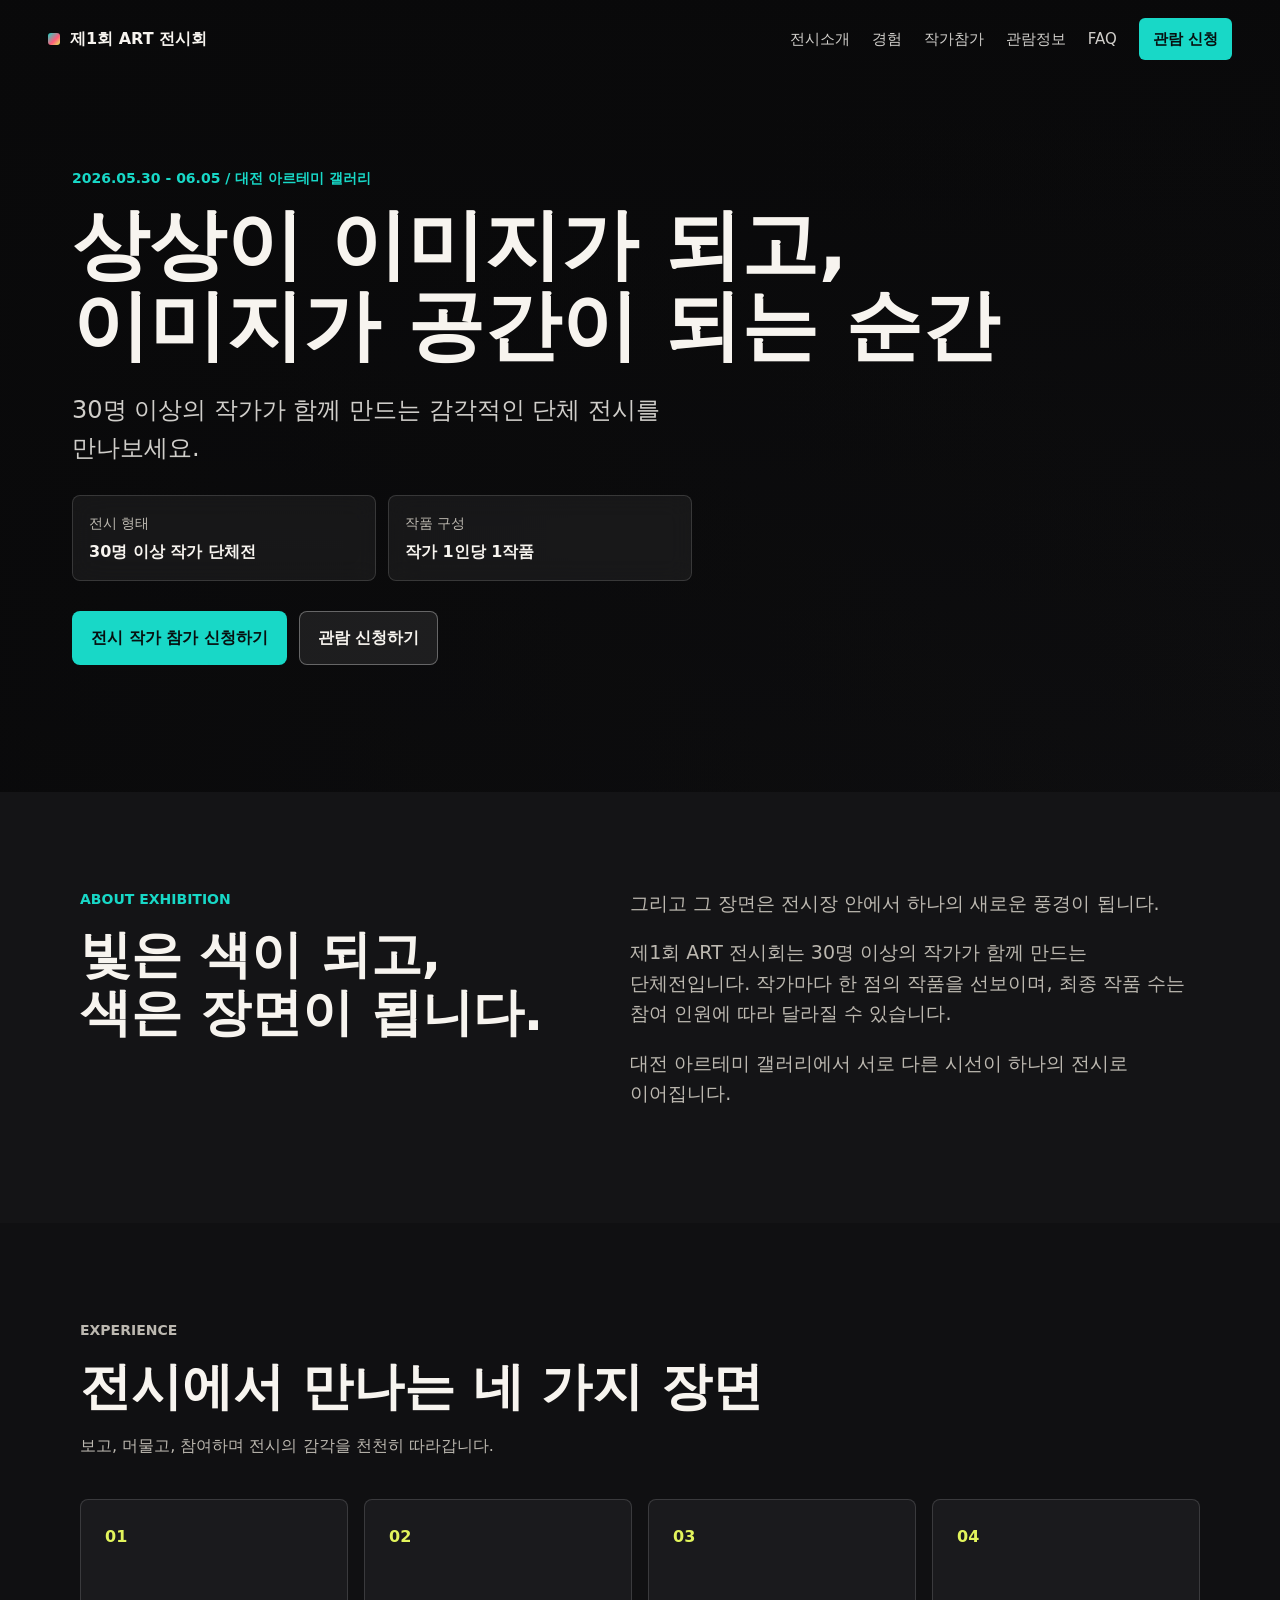
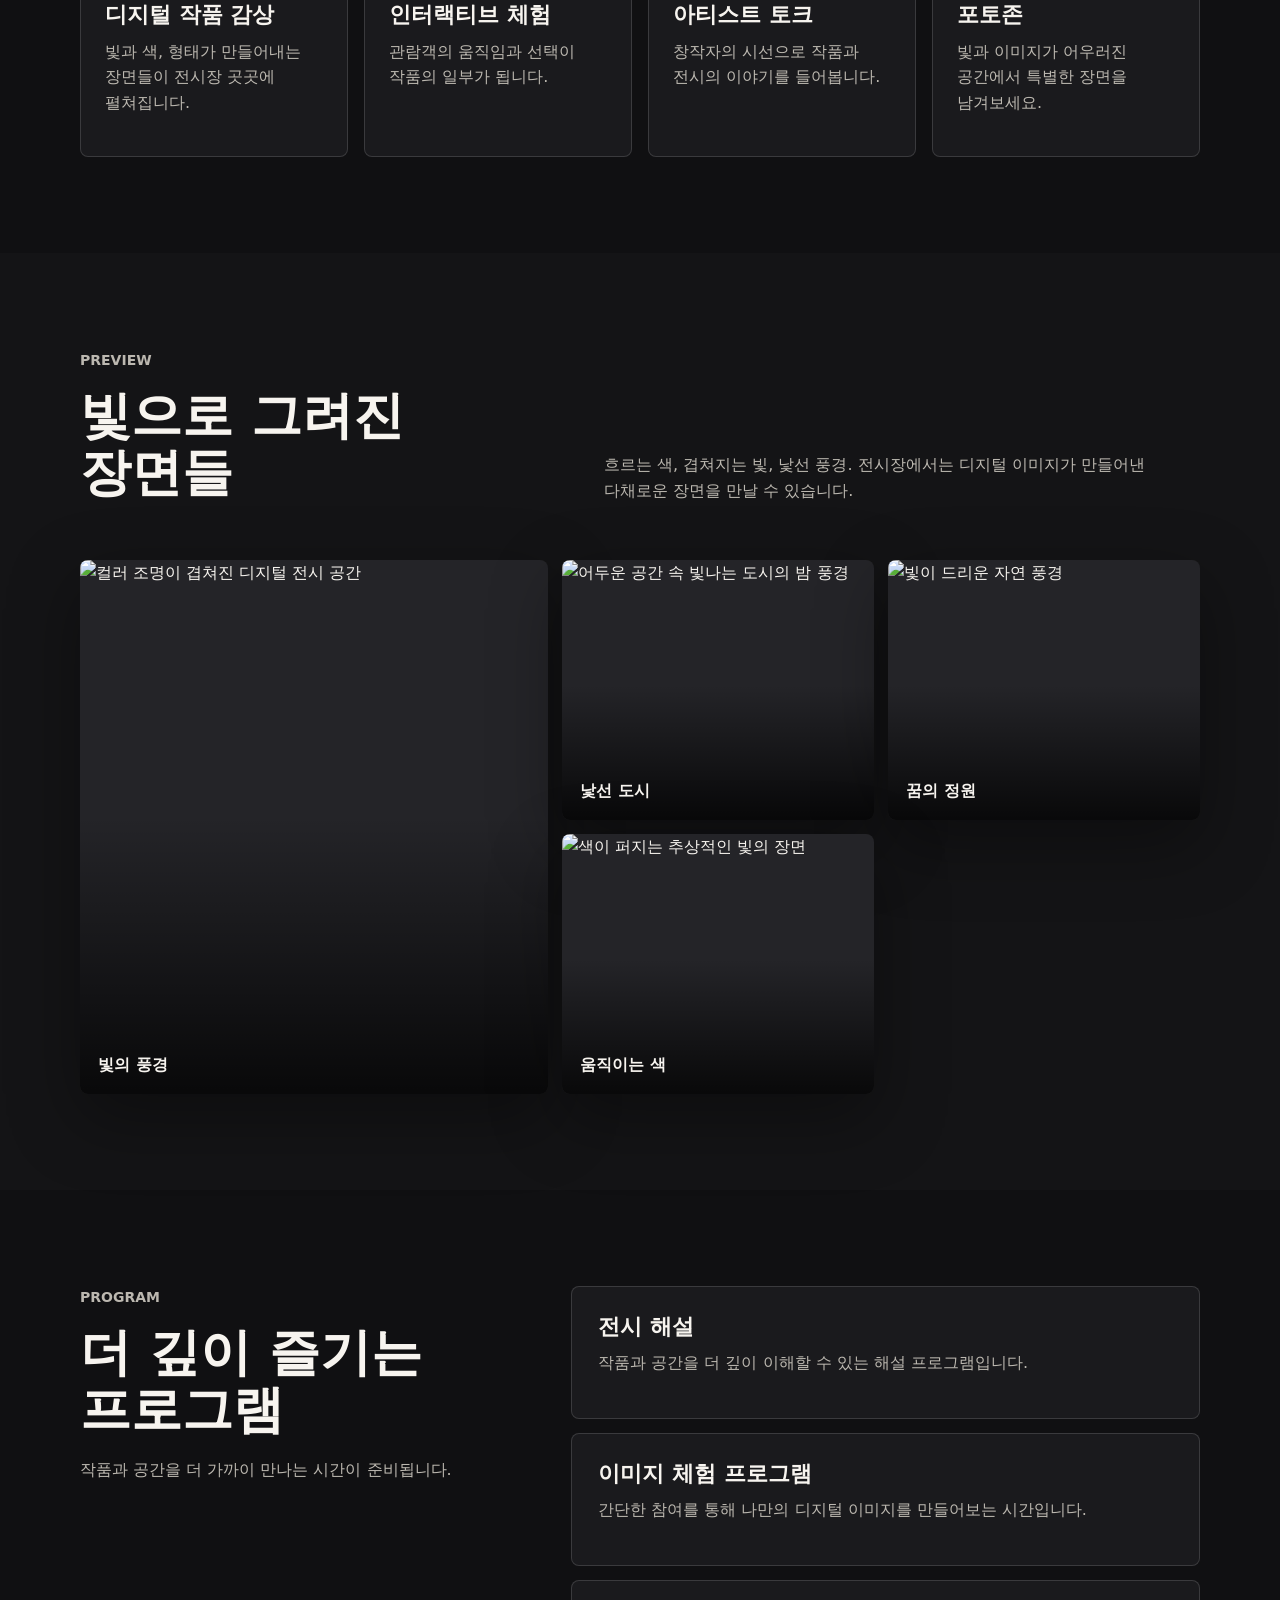
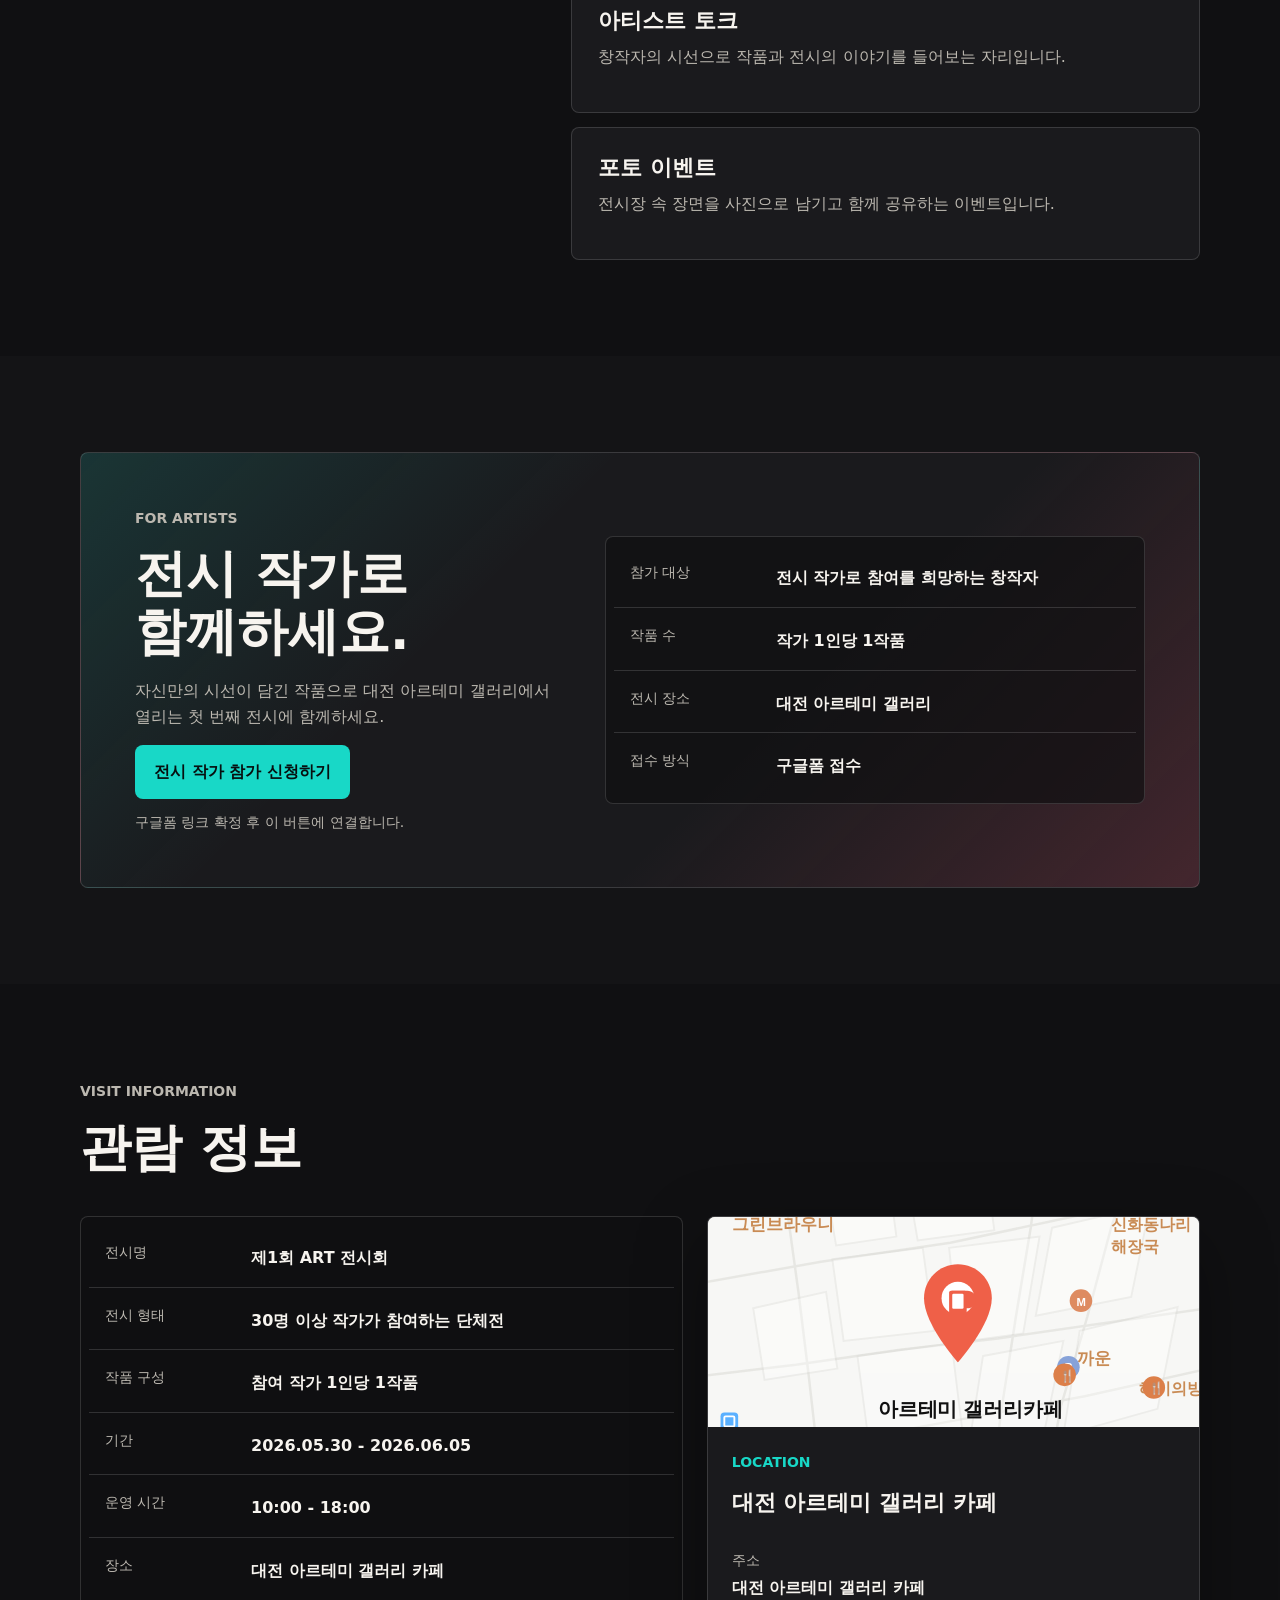
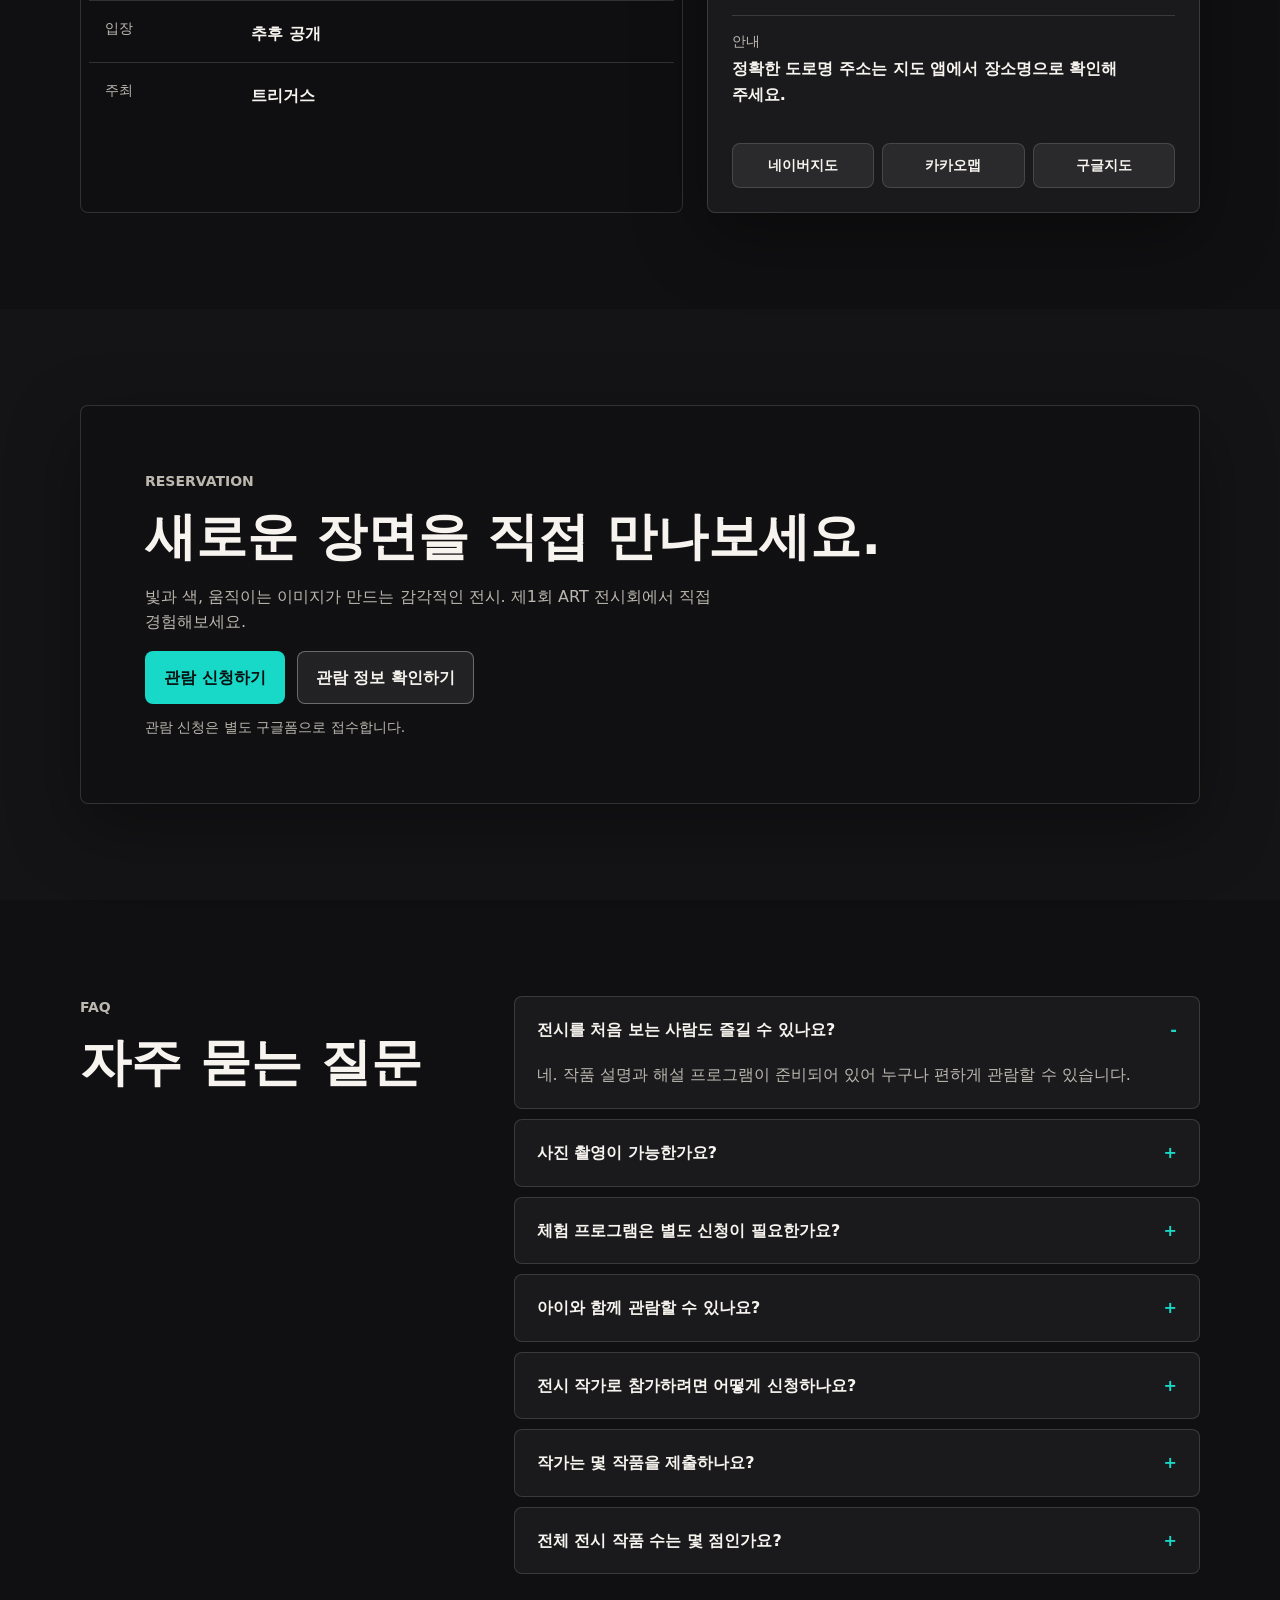
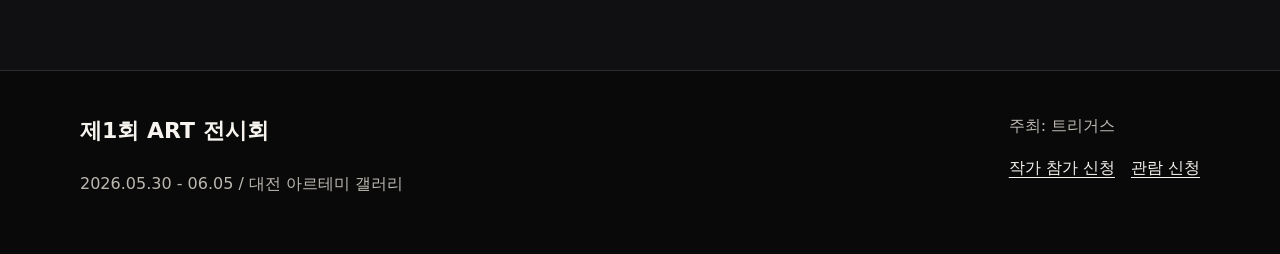
==== index.html @ d13c2010 "Initial landing page setup" ====
<!doctype html>
<html lang="ko">
<head>
  <meta charset="utf-8">
  <meta name="viewport" content="width=device-width, initial-scale=1">
  <title>제1회 ART 전시회</title>
  <meta name="description" content="2026년 5월 30일부터 6월 5일까지 대전 아르테미 갤러리에서 열리는 제1회 ART 전시회입니다. 30명 이상의 작가가 함께하는 감각적인 단체 전시를 만나보세요.">
  <meta property="og:title" content="제1회 ART 전시회">
  <meta property="og:description" content="30명 이상의 작가가 함께 만드는 감각적인 단체 전시. 2026.05.30 - 06.05, 대전 아르테미 갤러리.">
  <meta property="og:type" content="website">
  <meta property="og:image" content="https://images.unsplash.com/photo-1550745165-9bc0b252726f?auto=format&fit=crop&w=1600&q=80">
  <link rel="stylesheet" href="./css/style.css">
</head>
<body>
  <a class="skip-link" href="#main">본문으로 이동</a>

  <header class="site-header" data-header>
    <a href="#hero" class="brand" aria-label="제1회 ART 전시회 홈">
      <span class="brand-mark"></span>
      <span>제1회 ART 전시회</span>
    </a>
    <button class="nav-toggle" type="button" aria-expanded="false" aria-controls="site-nav" data-nav-toggle>
      메뉴
    </button>
    <nav id="site-nav" class="site-nav" data-nav>
      <a href="#intro">전시소개</a>
      <a href="#experience">경험</a>
      <a href="#artist-apply">작가참가</a>
      <a href="#info">관람정보</a>
      <a href="#faq">FAQ</a>
      <a href="#visitor-apply" class="nav-cta">관람 신청</a>
    </nav>
  </header>

  <main id="main">
    <section id="hero" class="hero" aria-labelledby="hero-title">
      <div class="hero-media" aria-hidden="true"></div>
      <div class="hero-content">
        <p class="eyebrow">2026.05.30 - 06.05 / 대전 아르테미 갤러리</p>
        <h1 id="hero-title"><span>상상이 이미지가 되고,</span><span>이미지가 공간이 되는 순간</span></h1>
        <p class="hero-copy">30명 이상의 작가가 함께 만드는 감각적인 단체 전시를 만나보세요.</p>
        <dl class="hero-meta" aria-label="전시 주요 정보">
          <div>
            <dt>전시 형태</dt>
            <dd>30명 이상 작가 단체전</dd>
          </div>
          <div>
            <dt>작품 구성</dt>
            <dd>작가 1인당 1작품</dd>
          </div>
        </dl>
        <div class="hero-actions">
          <a href="#artist-apply" class="button button-primary">전시 작가 참가 신청하기</a>
          <a href="#visitor-apply" class="button button-secondary">관람 신청하기</a>
        </div>
      </div>
    </section>

    <section id="intro" class="section intro" aria-labelledby="intro-title">
      <div class="section-inner intro-grid">
        <div>
          <p class="section-kicker">About Exhibition</p>
          <h2 id="intro-title">빛은 색이 되고,<br>색은 장면이 됩니다.</h2>
        </div>
        <div class="intro-copy">
          <p>그리고 그 장면은 전시장 안에서 하나의 새로운 풍경이 됩니다.</p>
          <p>제1회 ART 전시회는 30명 이상의 작가가 함께 만드는 단체전입니다. 작가마다 한 점의 작품을 선보이며, 최종 작품 수는 참여 인원에 따라 달라질 수 있습니다.</p>
          <p>대전 아르테미 갤러리에서 서로 다른 시선이 하나의 전시로 이어집니다.</p>
        </div>
      </div>
    </section>

    <section id="experience" class="section experience" aria-labelledby="experience-title">
      <div class="section-inner">
        <div class="section-heading">
          <p class="section-kicker">Experience</p>
          <h2 id="experience-title">전시에서 만나는 네 가지 장면</h2>
          <p>보고, 머물고, 참여하며 전시의 감각을 천천히 따라갑니다.</p>
        </div>
        <div class="experience-grid">
          <article class="experience-card">
            <span class="card-number">01</span>
            <h3>디지털 작품 감상</h3>
            <p>빛과 색, 형태가 만들어내는 장면들이 전시장 곳곳에 펼쳐집니다.</p>
          </article>
          <article class="experience-card">
            <span class="card-number">02</span>
            <h3>인터랙티브 체험</h3>
            <p>관람객의 움직임과 선택이 작품의 일부가 됩니다.</p>
          </article>
          <article class="experience-card">
            <span class="card-number">03</span>
            <h3>아티스트 토크</h3>
            <p>창작자의 시선으로 작품과 전시의 이야기를 들어봅니다.</p>
          </article>
          <article class="experience-card">
            <span class="card-number">04</span>
            <h3>포토존</h3>
            <p>빛과 이미지가 어우러진 공간에서 특별한 장면을 남겨보세요.</p>
          </article>
        </div>
      </div>
    </section>

    <section id="preview" class="section preview" aria-labelledby="preview-title">
      <div class="section-inner">
        <div class="section-heading split-heading">
          <div>
            <p class="section-kicker">Preview</p>
            <h2 id="preview-title">빛으로 그려진 장면들</h2>
          </div>
          <p>흐르는 색, 겹쳐지는 빛, 낯선 풍경. 전시장에서는 디지털 이미지가 만들어낸 다채로운 장면을 만날 수 있습니다.</p>
        </div>
        <div class="gallery-grid">
          <figure class="gallery-item gallery-large">
            <img src="https://images.unsplash.com/photo-1550745165-9bc0b252726f?auto=format&fit=crop&w=1100&q=80" alt="컬러 조명이 겹쳐진 디지털 전시 공간">
            <figcaption>빛의 풍경</figcaption>
          </figure>
          <figure class="gallery-item">
            <img src="https://images.unsplash.com/photo-1519608487953-e999c86e7455?auto=format&fit=crop&w=800&q=80" alt="어두운 공간 속 빛나는 도시의 밤 풍경">
            <figcaption>낯선 도시</figcaption>
          </figure>
          <figure class="gallery-item">
            <img src="https://images.unsplash.com/photo-1500530855697-b586d89ba3ee?auto=format&fit=crop&w=800&q=80" alt="빛이 드리운 자연 풍경">
            <figcaption>꿈의 정원</figcaption>
          </figure>
          <figure class="gallery-item">
            <img src="https://images.unsplash.com/photo-1518709268805-4e9042af2176?auto=format&fit=crop&w=800&q=80" alt="색이 퍼지는 추상적인 빛의 장면">
            <figcaption>움직이는 색</figcaption>
          </figure>
        </div>
      </div>
    </section>

    <section id="program" class="section program" aria-labelledby="program-title">
      <div class="section-inner program-layout">
        <div class="section-heading sticky-heading">
          <p class="section-kicker">Program</p>
          <h2 id="program-title">더 깊이 즐기는 프로그램</h2>
          <p>작품과 공간을 더 가까이 만나는 시간이 준비됩니다.</p>
        </div>
        <div class="program-list">
          <article>
            <h3>전시 해설</h3>
            <p>작품과 공간을 더 깊이 이해할 수 있는 해설 프로그램입니다.</p>
          </article>
          <article>
            <h3>이미지 체험 프로그램</h3>
            <p>간단한 참여를 통해 나만의 디지털 이미지를 만들어보는 시간입니다.</p>
          </article>
          <article>
            <h3>아티스트 토크</h3>
            <p>창작자의 시선으로 작품과 전시의 이야기를 들어보는 자리입니다.</p>
          </article>
          <article>
            <h3>포토 이벤트</h3>
            <p>전시장 속 장면을 사진으로 남기고 함께 공유하는 이벤트입니다.</p>
          </article>
        </div>
      </div>
    </section>

    <section id="artist-apply" class="section artist-apply" aria-labelledby="artist-title">
      <div class="section-inner apply-grid">
        <div>
          <p class="section-kicker">For Artists</p>
          <h2 id="artist-title">전시 작가로 함께하세요.</h2>
          <p>자신만의 시선이 담긴 작품으로 대전 아르테미 갤러리에서 열리는 첫 번째 전시에 함께하세요.</p>
          <a href="#artist-apply" class="button button-primary" aria-label="전시 작가 참가 신청 구글폼 링크 준비 중">전시 작가 참가 신청하기</a>
          <p class="form-note">구글폼 링크 확정 후 이 버튼에 연결합니다.</p>
        </div>
        <dl class="info-panel">
          <div>
            <dt>참가 대상</dt>
            <dd>전시 작가로 참여를 희망하는 창작자</dd>
          </div>
          <div>
            <dt>작품 수</dt>
            <dd>작가 1인당 1작품</dd>
          </div>
          <div>
            <dt>전시 장소</dt>
            <dd>대전 아르테미 갤러리</dd>
          </div>
          <div>
            <dt>접수 방식</dt>
            <dd>구글폼 접수</dd>
          </div>
        </dl>
      </div>
    </section>

    <section id="info" class="section info" aria-labelledby="info-title">
      <div class="section-inner">
        <div class="section-heading">
          <p class="section-kicker">Visit Information</p>
          <h2 id="info-title">관람 정보</h2>
        </div>
        <div class="info-layout">
          <dl class="info-table">
            <div>
              <dt>전시명</dt>
              <dd>제1회 ART 전시회</dd>
            </div>
            <div>
              <dt>전시 형태</dt>
              <dd>30명 이상 작가가 참여하는 단체전</dd>
            </div>
            <div>
              <dt>작품 구성</dt>
              <dd>참여 작가 1인당 1작품</dd>
            </div>
            <div>
              <dt>기간</dt>
              <dd>2026.05.30 - 2026.06.05</dd>
            </div>
            <div>
              <dt>운영 시간</dt>
              <dd>10:00 - 18:00</dd>
            </div>
            <div>
              <dt>장소</dt>
              <dd>대전 아르테미 갤러리 카페</dd>
            </div>
            <div>
              <dt>입장</dt>
              <dd>추후 공개</dd>
            </div>
            <div>
              <dt>주최</dt>
              <dd>트리거스</dd>
            </div>
          </dl>
          <aside class="venue-card" aria-label="대전 아르테미 갤러리 카페 오시는 길">
            <a class="venue-map-link" href="https://naver.me/xYvs7hCC" target="_blank" rel="noopener" aria-label="네이버 지도에서 대전 아르테미 갤러리 카페 위치 보기">
              <img src="./assets/images/artemi-map.svg" alt="아르테미 갤러리카페 위치 지도">
            </a>
            <div class="venue-content">
              <p class="section-kicker">Location</p>
              <h3>대전 아르테미 갤러리 카페</h3>
              <dl class="venue-info">
                <div>
                  <dt>주소</dt>
                  <dd>대전 아르테미 갤러리 카페</dd>
                </div>
                <div>
                  <dt>안내</dt>
                  <dd>정확한 도로명 주소는 지도 앱에서 장소명으로 확인해 주세요.</dd>
                </div>
              </dl>
              <div class="route-actions">
                <a href="https://naver.me/xYvs7hCC" target="_blank" rel="noopener">네이버지도</a>
                <a href="https://map.kakao.com/link/search/%EB%8C%80%EC%A0%84%20%EC%95%84%EB%A5%B4%ED%85%8C%EB%AF%B8%20%EA%B0%A4%EB%9F%AC%EB%A6%AC%20%EC%B9%B4%ED%8E%98" target="_blank" rel="noopener">카카오맵</a>
                <a href="https://www.google.com/maps/search/?api=1&query=%EB%8C%80%EC%A0%84%20%EC%95%84%EB%A5%B4%ED%85%8C%EB%AF%B8%20%EA%B0%A4%EB%9F%AC%EB%A6%AC%20%EC%B9%B4%ED%8E%98" target="_blank" rel="noopener">구글지도</a>
              </div>
            </div>
          </aside>
        </div>
      </div>
    </section>

    <section id="visitor-apply" class="section visitor-apply" aria-labelledby="visitor-title">
      <div class="section-inner cta-band">
        <p class="section-kicker">Reservation</p>
        <h2 id="visitor-title">새로운 장면을 직접 만나보세요.</h2>
        <p>빛과 색, 움직이는 이미지가 만드는 감각적인 전시. 제1회 ART 전시회에서 직접 경험해보세요.</p>
        <div class="cta-actions">
          <a href="#visitor-apply" class="button button-primary" aria-label="전시 관람 신청 구글폼 링크 준비 중">관람 신청하기</a>
          <a href="#info" class="button button-secondary">관람 정보 확인하기</a>
        </div>
        <p class="form-note">관람 신청은 별도 구글폼으로 접수합니다.</p>
      </div>
    </section>

    <section id="faq" class="section faq" aria-labelledby="faq-title">
      <div class="section-inner faq-layout">
        <div class="section-heading">
          <p class="section-kicker">FAQ</p>
          <h2 id="faq-title">자주 묻는 질문</h2>
        </div>
        <div class="faq-list" data-faq-list>
          <article class="faq-item">
            <button class="faq-question" type="button" aria-expanded="true">전시를 처음 보는 사람도 즐길 수 있나요?</button>
            <div class="faq-answer">
              <p>네. 작품 설명과 해설 프로그램이 준비되어 있어 누구나 편하게 관람할 수 있습니다.</p>
            </div>
          </article>
          <article class="faq-item">
            <button class="faq-question" type="button" aria-expanded="false">사진 촬영이 가능한가요?</button>
            <div class="faq-answer" hidden>
              <p>일부 제한 구역을 제외하고 촬영 가능한 공간이 마련될 예정입니다.</p>
            </div>
          </article>
          <article class="faq-item">
            <button class="faq-question" type="button" aria-expanded="false">체험 프로그램은 별도 신청이 필요한가요?</button>
            <div class="faq-answer" hidden>
              <p>프로그램별로 신청 방식이 다를 수 있으며, 자세한 내용은 추후 안내됩니다.</p>
            </div>
          </article>
          <article class="faq-item">
            <button class="faq-question" type="button" aria-expanded="false">아이와 함께 관람할 수 있나요?</button>
            <div class="faq-answer" hidden>
              <p>네. 빛과 이미지 중심의 전시로 가족 관람객도 함께 즐길 수 있습니다.</p>
            </div>
          </article>
          <article class="faq-item">
            <button class="faq-question" type="button" aria-expanded="false">전시 작가로 참가하려면 어떻게 신청하나요?</button>
            <div class="faq-answer" hidden>
              <p>전시 작가 참가 신청은 별도의 구글폼을 통해 접수합니다.</p>
            </div>
          </article>
          <article class="faq-item">
            <button class="faq-question" type="button" aria-expanded="false">작가는 몇 작품을 제출하나요?</button>
            <div class="faq-answer" hidden>
              <p>참여 작가는 1인당 1작품을 제출합니다.</p>
            </div>
          </article>
          <article class="faq-item">
            <button class="faq-question" type="button" aria-expanded="false">전체 전시 작품 수는 몇 점인가요?</button>
            <div class="faq-answer" hidden>
              <p>30명 이상의 단체전으로 진행되며, 최종 작품 수는 참가 작가 수에 따라 달라질 수 있습니다.</p>
            </div>
          </article>
        </div>
      </div>
    </section>
  </main>

  <footer class="site-footer">
    <div class="footer-inner">
      <div>
        <p class="footer-brand">제1회 ART 전시회</p>
        <p>2026.05.30 - 06.05 / 대전 아르테미 갤러리</p>
      </div>
      <div>
        <p>주최: 트리거스</p>
        <p class="footer-links">
          <a href="#artist-apply">작가 참가 신청</a>
          <a href="#visitor-apply">관람 신청</a>
        </p>
      </div>
    </div>
  </footer>

  <button class="top-button" type="button" aria-label="상단으로 이동" data-top-button>TOP</button>

  <script src="./js/main.js"></script>
</body>
</html>
---- css/style.css ----
:root {
  --color-bg: #101012;
  --color-bg-deep: #09090a;
  --color-surface: #1a1a1d;
  --color-surface-soft: #242428;
  --color-text: #f7f4ef;
  --color-muted: #bcb8b0;
  --color-line: rgba(255, 255, 255, 0.14);
  --color-primary: #18d8c7;
  --color-secondary: #ff5c7a;
  --color-accent: #e2f45c;
  --shadow-soft: 0 24px 70px rgba(0, 0, 0, 0.35);
  --max-width: 1120px;
}

* {
  box-sizing: border-box;
}

html {
  scroll-behavior: smooth;
}

body {
  margin: 0;
  background: var(--color-bg);
  color: var(--color-text);
  font-family: "Pretendard", "Noto Sans KR", "Apple SD Gothic Neo", system-ui, sans-serif;
  line-height: 1.6;
  word-break: keep-all;
}

body.nav-open {
  overflow: hidden;
}

a {
  color: inherit;
  text-decoration: none;
}

img {
  display: block;
  max-width: 100%;
}

button,
a {
  -webkit-tap-highlight-color: transparent;
}

.skip-link {
  position: fixed;
  top: 12px;
  left: 12px;
  z-index: 1000;
  padding: 10px 14px;
  background: var(--color-text);
  color: var(--color-bg);
  border-radius: 6px;
  transform: translateY(-140%);
}

.skip-link:focus {
  transform: translateY(0);
}

.site-header {
  position: fixed;
  top: 0;
  left: 0;
  right: 0;
  z-index: 100;
  display: flex;
  align-items: center;
  justify-content: space-between;
  gap: 20px;
  padding: 18px clamp(18px, 4vw, 48px);
  color: var(--color-text);
  transition: background 180ms ease, border-color 180ms ease, padding 180ms ease;
}

.site-header.is-scrolled,
.site-header.is-open {
  padding-top: 12px;
  padding-bottom: 12px;
  background: rgba(16, 16, 18, 0.88);
  border-bottom: 1px solid var(--color-line);
  backdrop-filter: blur(18px);
}

.brand {
  display: inline-flex;
  align-items: center;
  gap: 10px;
  font-weight: 800;
  letter-spacing: 0;
  white-space: nowrap;
}

.brand-mark {
  width: 12px;
  height: 12px;
  border-radius: 3px;
  background: linear-gradient(135deg, var(--color-primary), var(--color-secondary) 58%, var(--color-accent));
}

.site-nav {
  display: flex;
  align-items: center;
  gap: 22px;
  color: rgba(247, 244, 239, 0.84);
  font-size: 15px;
}

.site-nav a {
  transition: color 160ms ease;
}

.site-nav a:hover,
.site-nav a:focus-visible {
  color: var(--color-text);
}

.nav-cta {
  padding: 9px 14px;
  color: #071010;
  background: var(--color-primary);
  border-radius: 6px;
  font-weight: 800;
}

.nav-toggle {
  display: none;
  border: 1px solid var(--color-line);
  border-radius: 6px;
  background: rgba(255, 255, 255, 0.06);
  color: var(--color-text);
  padding: 9px 12px;
  font: inherit;
}

.hero {
  position: relative;
  display: flex;
  align-items: center;
  min-height: 88vh;
  padding: 112px clamp(18px, 6vw, 72px) 72px;
  overflow: hidden;
  background: var(--color-bg-deep);
}

.hero-media {
  position: absolute;
  inset: 0;
  background:
    linear-gradient(90deg, rgba(9, 9, 10, 0.86) 0%, rgba(9, 9, 10, 0.62) 42%, rgba(9, 9, 10, 0.22) 100%),
    linear-gradient(180deg, rgba(9, 9, 10, 0.2) 0%, rgba(16, 16, 18, 0.94) 100%),
    url("https://images.unsplash.com/photo-1550745165-9bc0b252726f?auto=format&fit=crop&w=2200&q=82") center / cover no-repeat;
  transform: scale(1.02);
}

.hero-content {
  position: relative;
  z-index: 1;
  width: min(980px, 100%);
}

.eyebrow,
.section-kicker {
  margin: 0 0 16px;
  color: var(--color-primary);
  font-size: 14px;
  font-weight: 800;
  letter-spacing: 0;
  text-transform: uppercase;
}

h1,
h2,
h3,
p {
  margin-top: 0;
}

h1 {
  margin-bottom: 24px;
  font-size: clamp(38px, 6vw, 80px);
  line-height: 1.05;
  letter-spacing: 0;
}

h1 span {
  display: block;
  white-space: nowrap;
}

h2 {
  margin-bottom: 18px;
  font-size: clamp(32px, 4vw, 56px);
  line-height: 1.12;
  letter-spacing: 0;
}

h3 {
  margin-bottom: 10px;
  font-size: 22px;
  line-height: 1.25;
  letter-spacing: 0;
}

.hero-copy {
  max-width: 620px;
  margin-bottom: 28px;
  color: rgba(247, 244, 239, 0.84);
  font-size: clamp(18px, 2vw, 24px);
}

.hero-meta {
  display: grid;
  grid-template-columns: repeat(2, minmax(0, 1fr));
  gap: 12px;
  max-width: 620px;
  margin: 0 0 30px;
}

.hero-meta div,
.experience-card,
.program-list article,
.info-panel,
.info-table,
.map-box,
.faq-item {
  border: 1px solid var(--color-line);
  border-radius: 8px;
  background: rgba(255, 255, 255, 0.055);
}

.hero-meta div {
  padding: 16px;
  backdrop-filter: blur(12px);
}

dt {
  color: var(--color-muted);
  font-size: 14px;
}

dd {
  margin: 4px 0 0;
  font-weight: 800;
}

.hero-actions,
.cta-actions {
  display: flex;
  flex-wrap: wrap;
  gap: 12px;
}

.button {
  display: inline-flex;
  align-items: center;
  justify-content: center;
  min-height: 48px;
  padding: 13px 18px;
  border: 1px solid transparent;
  border-radius: 8px;
  font-weight: 800;
  transition: transform 160ms ease, background 160ms ease, border-color 160ms ease;
}

.button:hover,
.button:focus-visible {
  transform: translateY(-2px);
}

.button-primary {
  background: var(--color-primary);
  color: #071010;
}

.button-secondary {
  border-color: rgba(255, 255, 255, 0.32);
  background: rgba(255, 255, 255, 0.08);
  color: var(--color-text);
}

.section {
  padding: 96px clamp(18px, 5vw, 56px);
}

.section:nth-of-type(even) {
  background: #141416;
}

.section-inner {
  width: min(var(--max-width), 100%);
  margin: 0 auto;
}

.section-heading {
  max-width: 760px;
  margin-bottom: 40px;
}

.section-heading p,
.intro-copy,
.experience-card p,
.program-list p,
.apply-grid p,
.cta-band p,
.faq-answer {
  color: var(--color-muted);
}

.intro-grid {
  display: grid;
  grid-template-columns: minmax(0, 0.9fr) minmax(0, 1.1fr);
  gap: clamp(32px, 7vw, 84px);
  align-items: start;
}

.intro-copy {
  font-size: 19px;
}

.experience-grid {
  display: grid;
  grid-template-columns: repeat(4, minmax(0, 1fr));
  gap: 16px;
}

.experience-card {
  min-height: 250px;
  padding: 24px;
  background: var(--color-surface);
}

.card-number {
  display: inline-flex;
  margin-bottom: 52px;
  color: var(--color-accent);
  font-weight: 900;
}

.split-heading {
  display: grid;
  grid-template-columns: minmax(0, 0.9fr) minmax(0, 1.1fr);
  gap: 36px;
  max-width: none;
  align-items: end;
}

.gallery-grid {
  display: grid;
  grid-template-columns: 1.2fr 0.8fr 0.8fr;
  grid-auto-rows: 260px;
  gap: 14px;
}

.gallery-item {
  position: relative;
  margin: 0;
  overflow: hidden;
  border-radius: 8px;
  background: var(--color-surface-soft);
  box-shadow: var(--shadow-soft);
}

.gallery-large {
  grid-row: span 2;
}

.gallery-item img {
  width: 100%;
  height: 100%;
  object-fit: cover;
  transition: transform 400ms ease;
}

.gallery-item:hover img {
  transform: scale(1.04);
}

.gallery-item::after {
  content: "";
  position: absolute;
  inset: 0;
  background: linear-gradient(180deg, transparent 48%, rgba(0, 0, 0, 0.76));
}

.gallery-item figcaption {
  position: absolute;
  left: 18px;
  bottom: 16px;
  z-index: 1;
  font-weight: 900;
}

.program-layout {
  display: grid;
  grid-template-columns: minmax(0, 0.8fr) minmax(0, 1.2fr);
  gap: clamp(32px, 6vw, 72px);
}

.sticky-heading {
  position: sticky;
  top: 100px;
  align-self: start;
}

.program-list {
  display: grid;
  gap: 14px;
}

.program-list article {
  padding: 26px;
  background: var(--color-surface);
}

.apply-grid {
  display: grid;
  grid-template-columns: minmax(0, 0.9fr) minmax(0, 1.1fr);
  gap: 28px;
  align-items: center;
  padding: clamp(28px, 5vw, 54px);
  border: 1px solid var(--color-line);
  border-radius: 8px;
  background:
    linear-gradient(135deg, rgba(24, 216, 199, 0.14), transparent 35%),
    linear-gradient(315deg, rgba(255, 92, 122, 0.18), transparent 38%),
    var(--color-surface);
}

.form-note {
  margin: 12px 0 0;
  font-size: 14px;
}

.info-panel,
.info-table {
  margin: 0;
  padding: 8px;
  background: rgba(16, 16, 18, 0.7);
}

.venue-card {
  overflow: hidden;
  border: 1px solid var(--color-line);
  border-radius: 8px;
  background: var(--color-surface);
  box-shadow: var(--shadow-soft);
}

.venue-map-link {
  display: block;
  background: #f7f7f5;
}

.venue-card img {
  width: 100%;
  height: 210px;
  object-fit: cover;
  transition: transform 180ms ease, filter 180ms ease;
}

.venue-map-link:hover img,
.venue-map-link:focus-visible img {
  filter: brightness(1.04);
  transform: scale(1.015);
}

.venue-content {
  padding: 24px;
}

.venue-info {
  margin: 18px 0 22px;
}

.venue-info div {
  padding: 14px 0;
  border-bottom: 1px solid var(--color-line);
}

.venue-info div:last-child {
  border-bottom: 0;
}

.route-actions {
  display: grid;
  grid-template-columns: repeat(3, minmax(0, 1fr));
  gap: 8px;
}

.route-actions a {
  display: inline-flex;
  align-items: center;
  justify-content: center;
  min-height: 42px;
  padding: 10px 8px;
  border: 1px solid var(--color-line);
  border-radius: 8px;
  background: rgba(255, 255, 255, 0.07);
  color: var(--color-text);
  font-size: 14px;
  font-weight: 850;
}

.route-actions a:hover,
.route-actions a:focus-visible {
  border-color: rgba(24, 216, 199, 0.75);
  color: var(--color-primary);
}

.info-panel div,
.info-table div {
  display: grid;
  grid-template-columns: 130px minmax(0, 1fr);
  gap: 16px;
  padding: 16px;
  border-bottom: 1px solid var(--color-line);
}

.info-panel div:last-child,
.info-table div:last-child {
  border-bottom: 0;
}

.info-layout {
  display: grid;
  grid-template-columns: minmax(0, 1.1fr) minmax(280px, 0.9fr);
  gap: 24px;
}

.map-box {
  display: grid;
  min-height: 360px;
  place-content: center;
  padding: 24px;
  text-align: center;
  background:
    linear-gradient(135deg, rgba(226, 244, 92, 0.16), transparent 36%),
    linear-gradient(315deg, rgba(24, 216, 199, 0.16), transparent 42%),
    url("https://images.unsplash.com/photo-1518005020951-eccb494ad742?auto=format&fit=crop&w=1000&q=80") center / cover no-repeat;
  overflow: hidden;
}

.map-box span {
  display: block;
  margin-bottom: 8px;
  color: var(--color-text);
  font-size: 28px;
  font-weight: 900;
  text-shadow: 0 2px 20px rgba(0, 0, 0, 0.55);
}

.map-box p {
  margin: 0;
  color: rgba(247, 244, 239, 0.82);
}

.cta-band {
  padding: clamp(34px, 6vw, 64px);
  border: 1px solid var(--color-line);
  border-radius: 8px;
  background:
    linear-gradient(rgba(16, 16, 18, 0.84), rgba(16, 16, 18, 0.84)),
    url("https://images.unsplash.com/photo-1519608487953-e999c86e7455?auto=format&fit=crop&w=1400&q=80") center / cover no-repeat;
  box-shadow: var(--shadow-soft);
}

.cta-band p {
  max-width: 650px;
}

.faq-layout {
  display: grid;
  grid-template-columns: minmax(0, 0.7fr) minmax(0, 1.3fr);
  gap: clamp(28px, 5vw, 64px);
}

.faq-list {
  display: grid;
  gap: 10px;
}

.faq-item {
  overflow: hidden;
  background: var(--color-surface);
}

.faq-question {
  width: 100%;
  border: 0;
  background: transparent;
  color: var(--color-text);
  padding: 20px 22px;
  text-align: left;
  font: inherit;
  font-weight: 850;
  cursor: pointer;
}

.faq-question::after {
  content: "+";
  float: right;
  color: var(--color-primary);
}

.faq-question[aria-expanded="true"]::after {
  content: "-";
}

.faq-answer {
  padding: 0 22px 20px;
}

.faq-answer p {
  margin: 0;
}

.site-footer {
  padding: 42px clamp(18px, 5vw, 56px);
  border-top: 1px solid var(--color-line);
  background: var(--color-bg-deep);
}

.footer-inner {
  display: flex;
  justify-content: space-between;
  gap: 24px;
  width: min(var(--max-width), 100%);
  margin: 0 auto;
  color: var(--color-muted);
}

.footer-brand {
  color: var(--color-text);
  font-size: 22px;
  font-weight: 900;
}

.footer-links {
  display: flex;
  gap: 16px;
}

.footer-links a {
  color: var(--color-text);
  text-decoration: underline;
  text-underline-offset: 4px;
}

.top-button {
  position: fixed;
  right: 18px;
  bottom: 18px;
  z-index: 80;
  width: 48px;
  height: 48px;
  border: 1px solid var(--color-line);
  border-radius: 8px;
  background: rgba(16, 16, 18, 0.88);
  color: var(--color-text);
  font-weight: 900;
  opacity: 0;
  pointer-events: none;
  transition: opacity 160ms ease, transform 160ms ease;
}

.top-button.is-visible {
  opacity: 1;
  pointer-events: auto;
}

.top-button:hover,
.top-button:focus-visible {
  transform: translateY(-2px);
}

@media (max-width: 1024px) {
  .experience-grid {
    grid-template-columns: repeat(2, minmax(0, 1fr));
  }

  .gallery-grid {
    grid-template-columns: 1fr 1fr;
  }

  .program-layout,
  .faq-layout {
    grid-template-columns: 1fr;
  }

  .sticky-heading {
    position: static;
  }
}

@media (max-width: 768px) {
  .site-header {
    align-items: flex-start;
  }

  .nav-toggle {
    display: inline-flex;
  }

  .site-nav {
    position: fixed;
    top: 62px;
    left: 18px;
    right: 18px;
    display: none;
    flex-direction: column;
    align-items: stretch;
    gap: 0;
    padding: 12px;
    border: 1px solid var(--color-line);
    border-radius: 8px;
    background: rgba(16, 16, 18, 0.96);
    box-shadow: var(--shadow-soft);
  }

  .site-nav.is-open {
    display: flex;
  }

  .site-nav a {
    padding: 13px 12px;
  }

  .nav-cta {
    margin-top: 8px;
    text-align: center;
  }

  .hero {
    min-height: 88vh;
    padding-top: 104px;
  }

  h1 {
    font-size: 28px;
    line-height: 1.18;
  }

  .hero-meta,
  .intro-grid,
  .split-heading,
  .apply-grid,
  .info-layout {
    grid-template-columns: 1fr;
  }

  .section {
    padding-top: 64px;
    padding-bottom: 64px;
  }

  .experience-grid,
  .gallery-grid {
    grid-template-columns: 1fr;
  }

  .gallery-grid {
    grid-auto-rows: 240px;
  }

  .gallery-large {
    grid-row: span 1;
  }

  .info-panel div,
  .info-table div {
    grid-template-columns: 1fr;
    gap: 4px;
  }

  .route-actions {
    grid-template-columns: 1fr;
  }

  .footer-inner {
    flex-direction: column;
  }
}

@media (max-width: 420px) {
  .hero {
    padding-left: 14px;
    padding-right: 14px;
  }

  h1 {
    font-size: 25px;
  }

  .hero-actions,
  .cta-actions {
    flex-direction: column;
  }

  .button {
    width: 100%;
  }

  .brand {
    max-width: 230px;
    white-space: normal;
  }
}
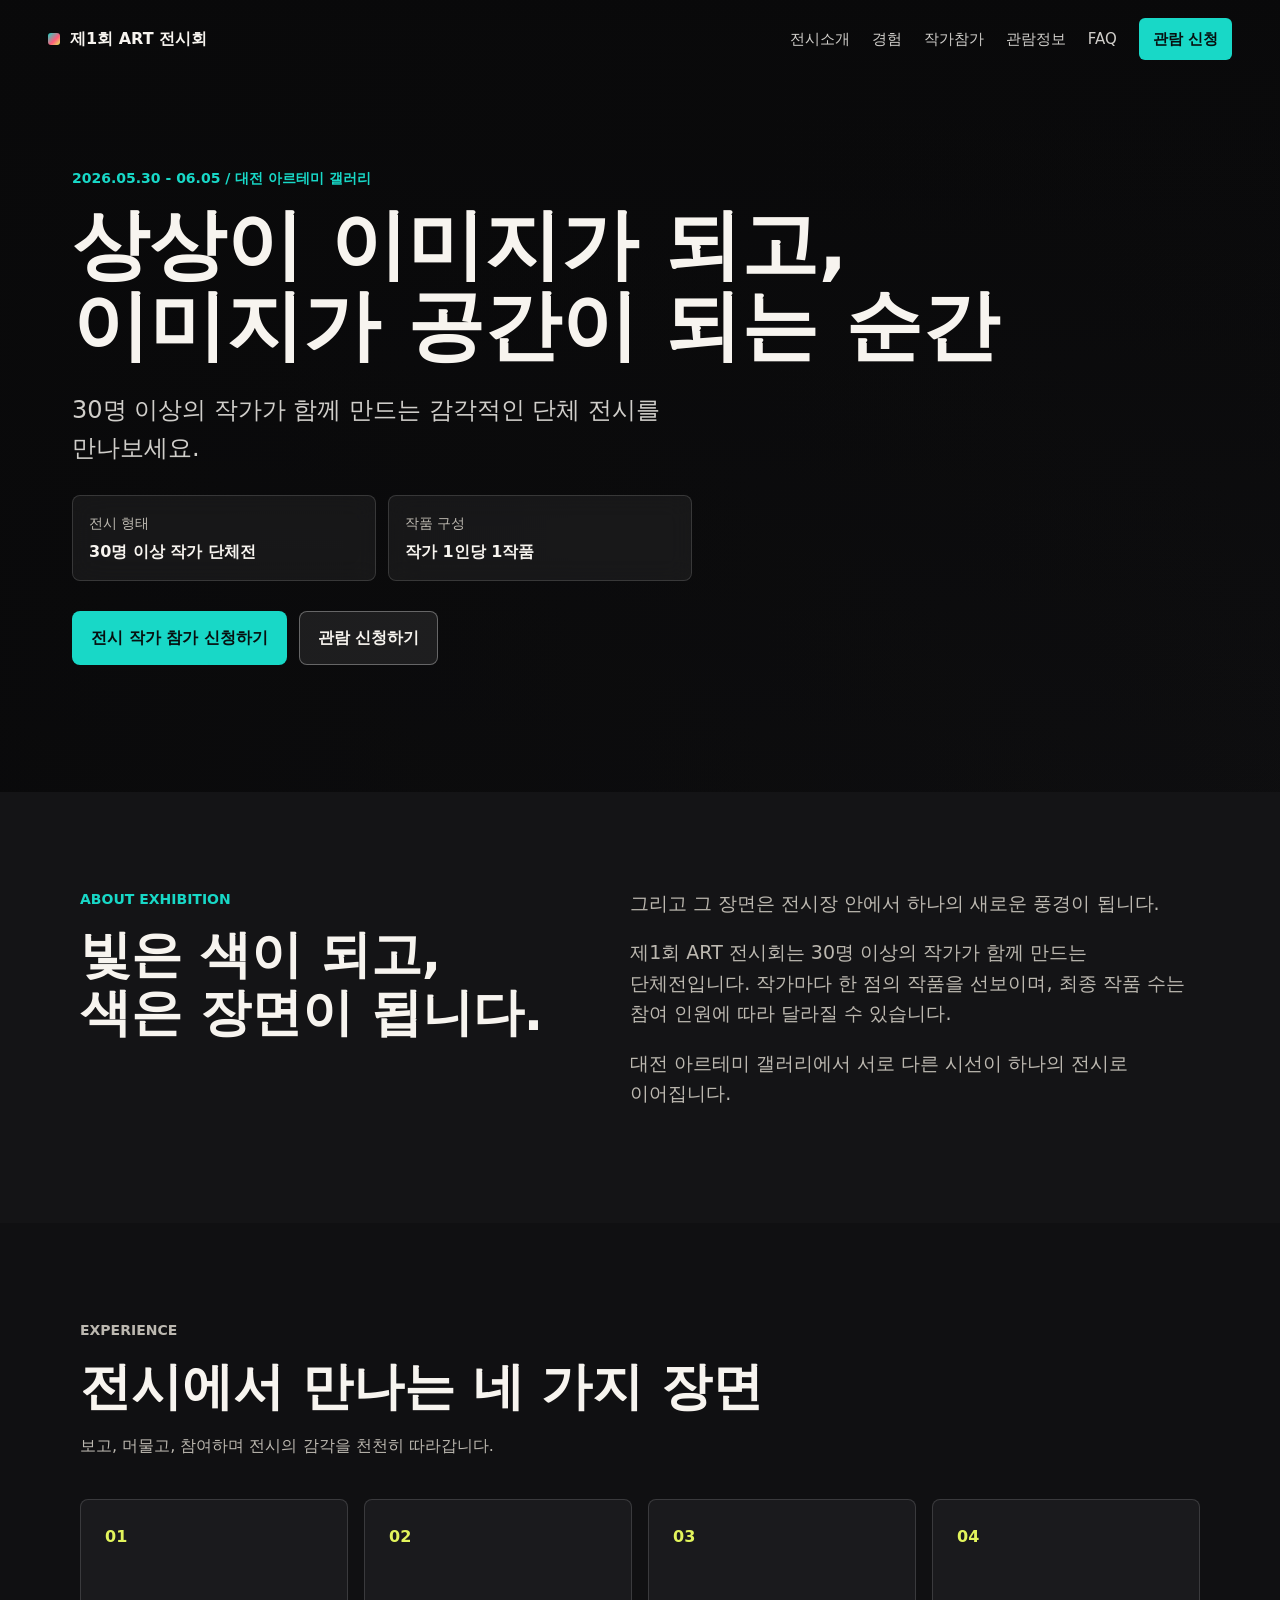
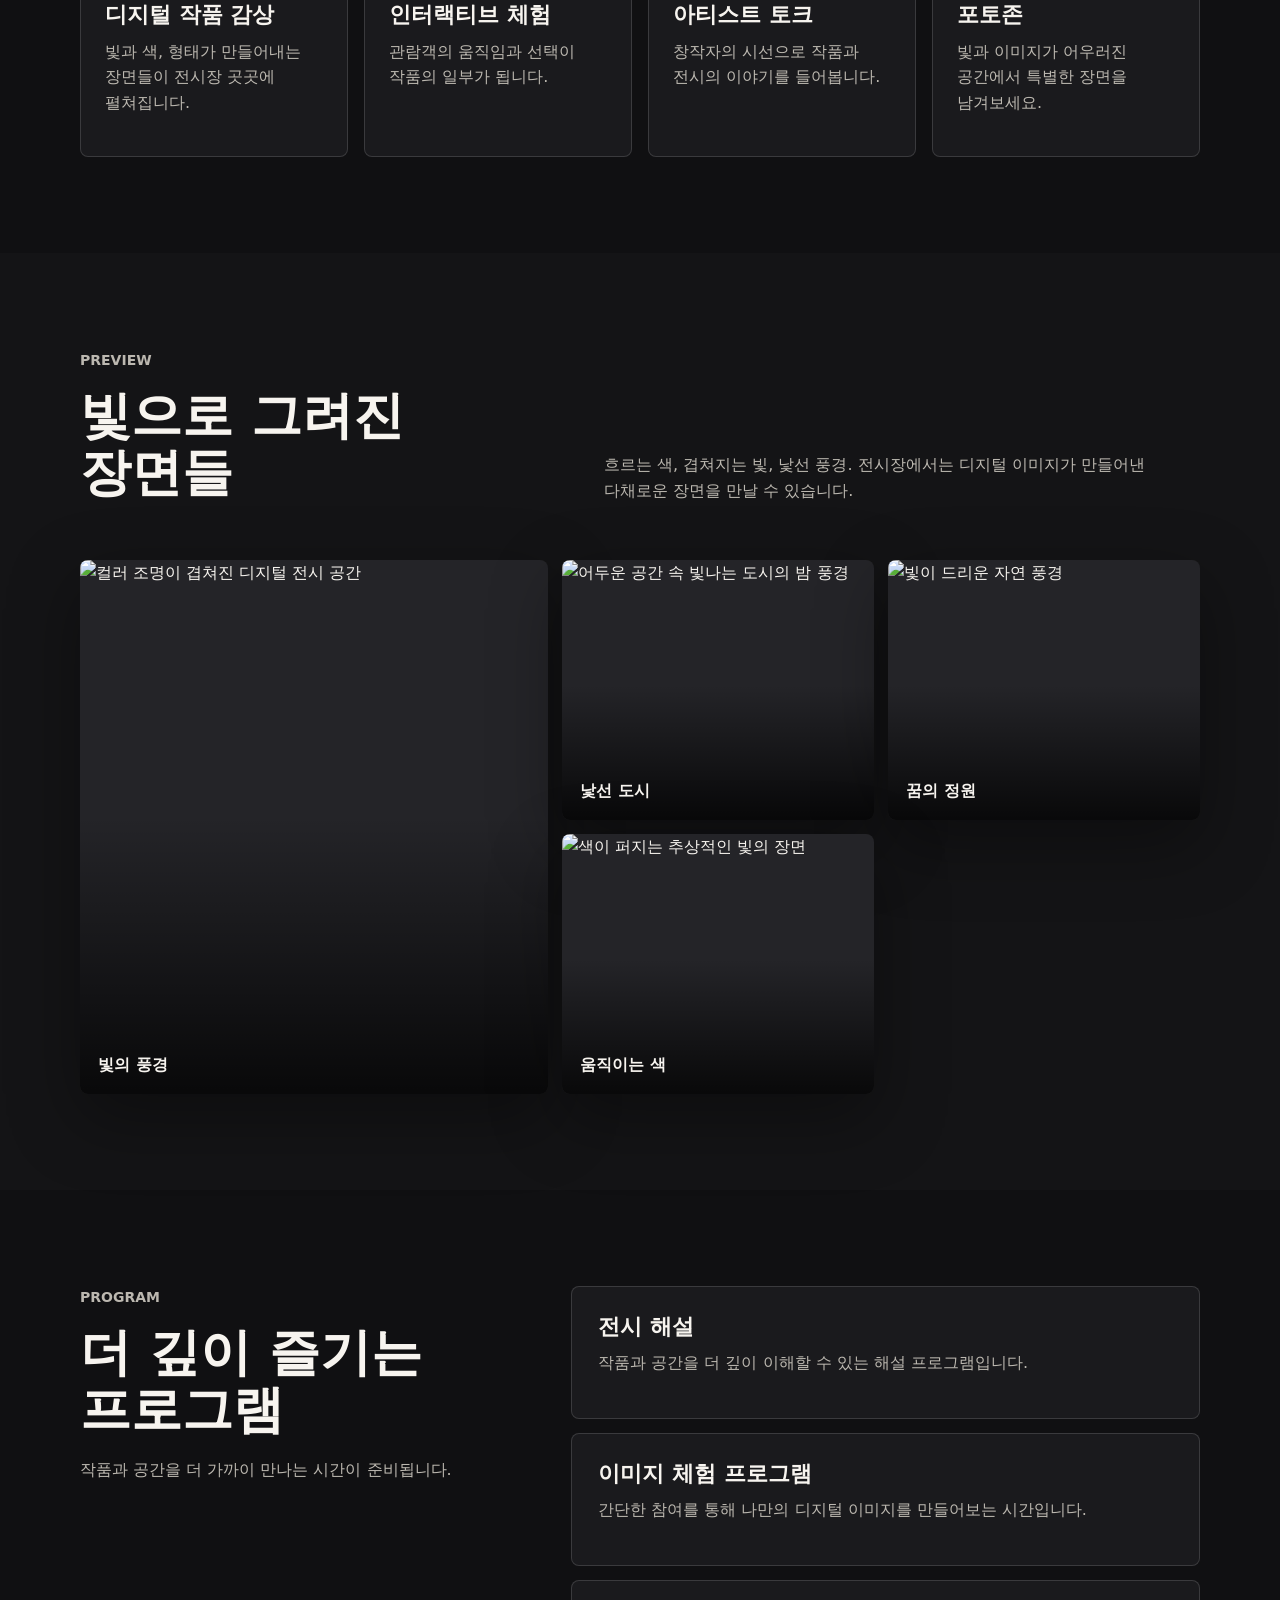
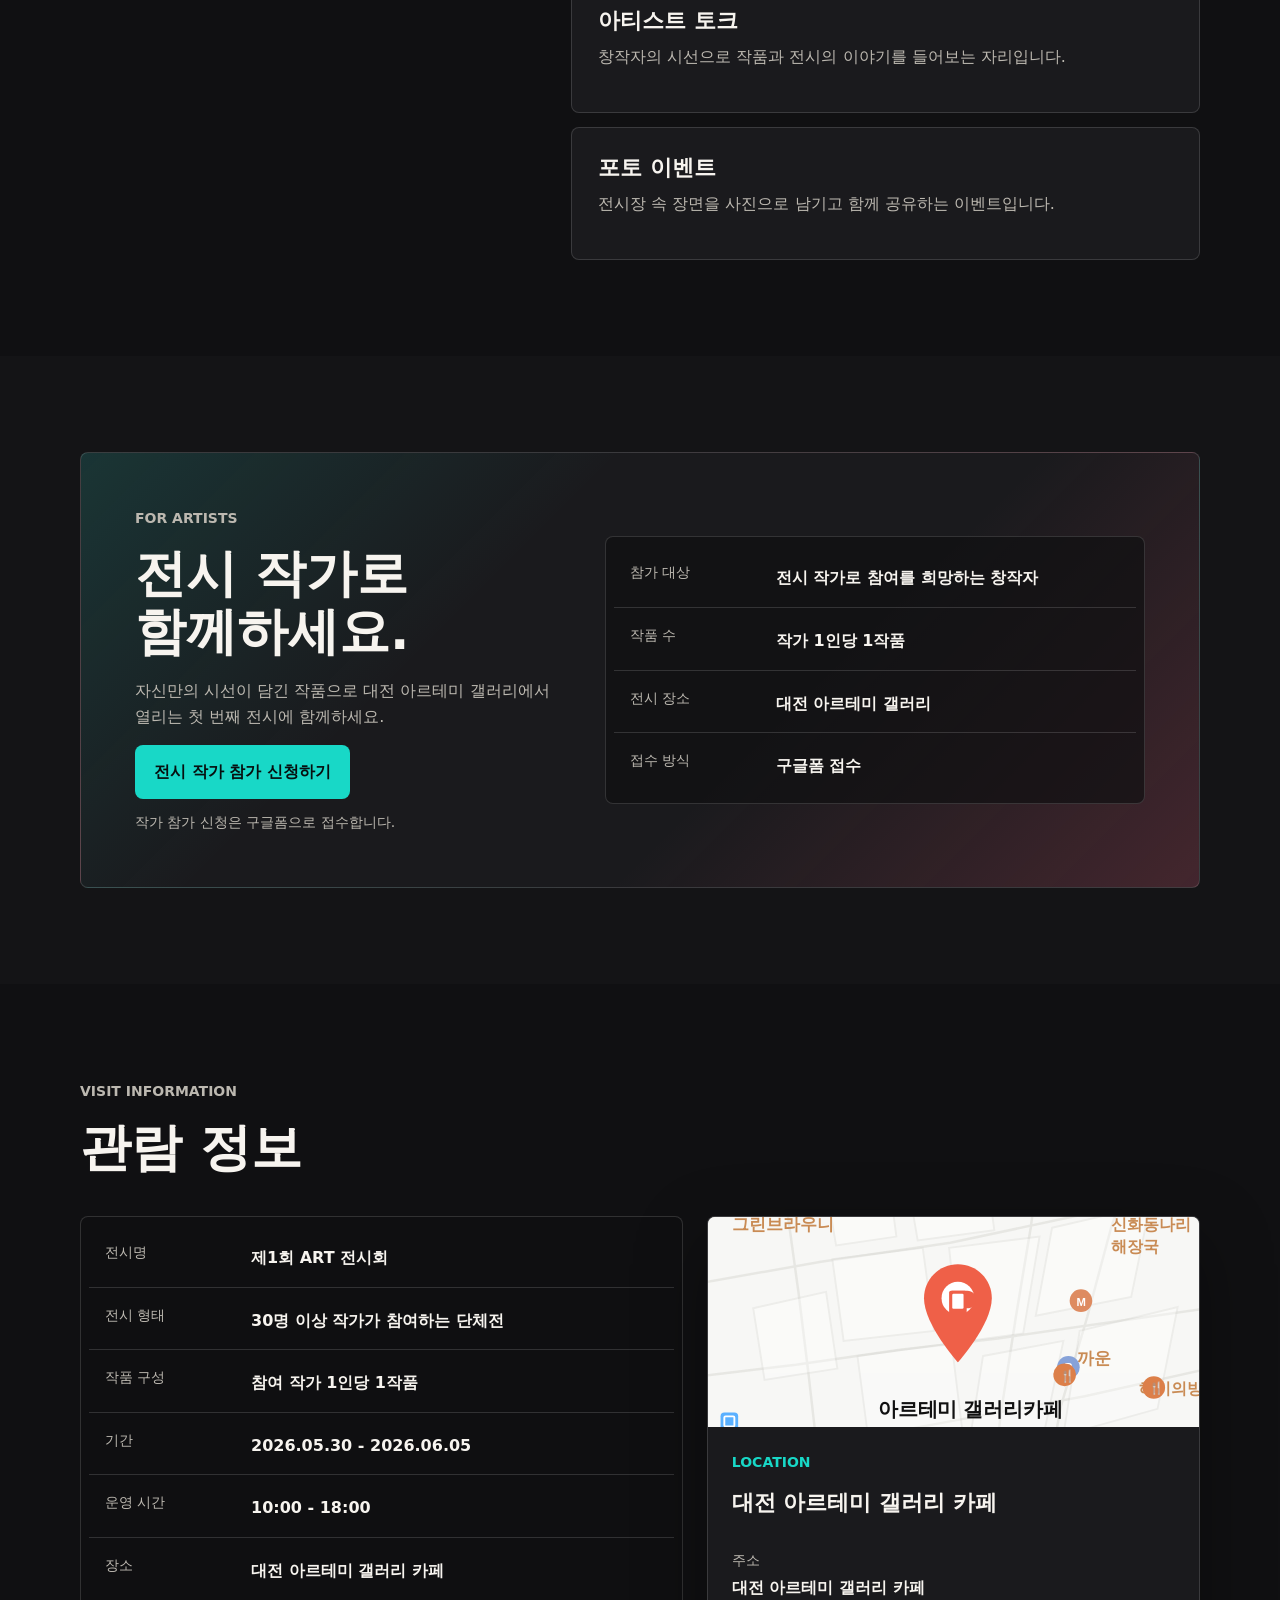
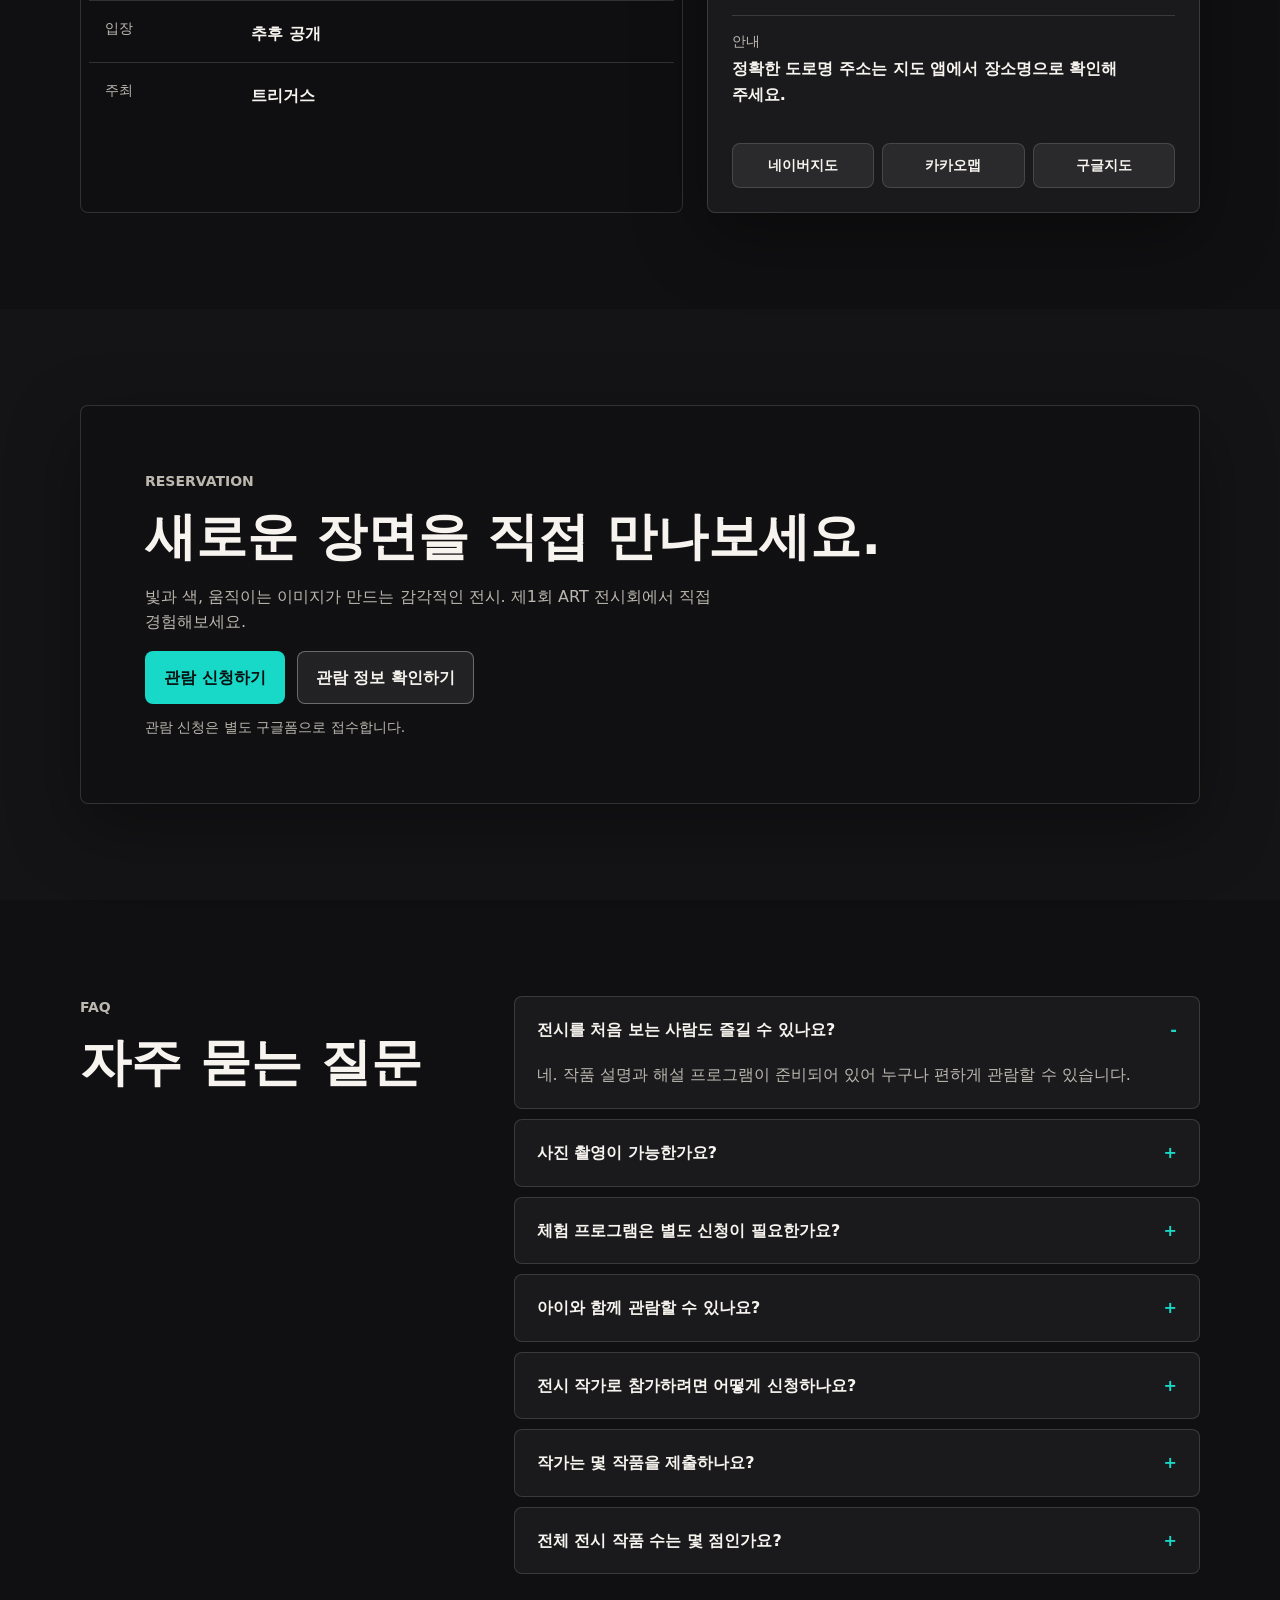
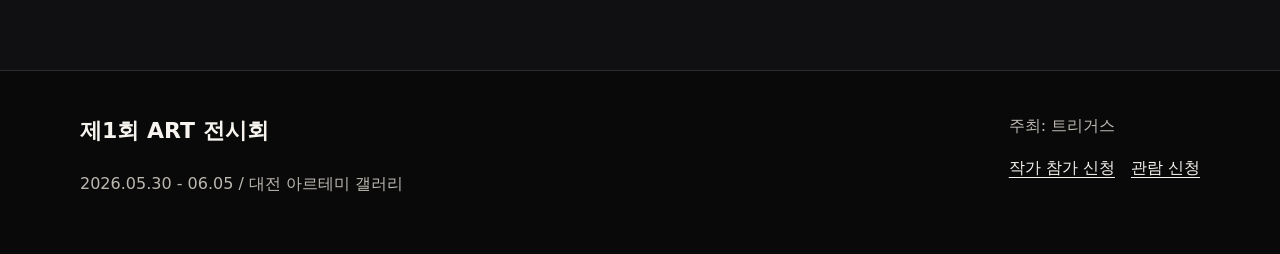
==== commit eb1d6465: "Add artist application form link" ====
--- a/index.html
+++ b/index.html
@@ -166,8 +166,8 @@
           <p class="section-kicker">For Artists</p>
           <h2 id="artist-title">전시 작가로 함께하세요.</h2>
           <p>자신만의 시선이 담긴 작품으로 대전 아르테미 갤러리에서 열리는 첫 번째 전시에 함께하세요.</p>
-          <a href="#artist-apply" class="button button-primary" aria-label="전시 작가 참가 신청 구글폼 링크 준비 중">전시 작가 참가 신청하기</a>
-          <p class="form-note">구글폼 링크 확정 후 이 버튼에 연결합니다.</p>
+          <a href="https://forms.gle/XT9k76G4nESxZmsr9" class="button button-primary" target="_blank" rel="noopener" aria-label="전시 작가 참가 신청 구글폼 열기">전시 작가 참가 신청하기</a>
+          <p class="form-note">작가 참가 신청은 구글폼으로 접수합니다.</p>
         </div>
         <dl class="info-panel">
           <div>
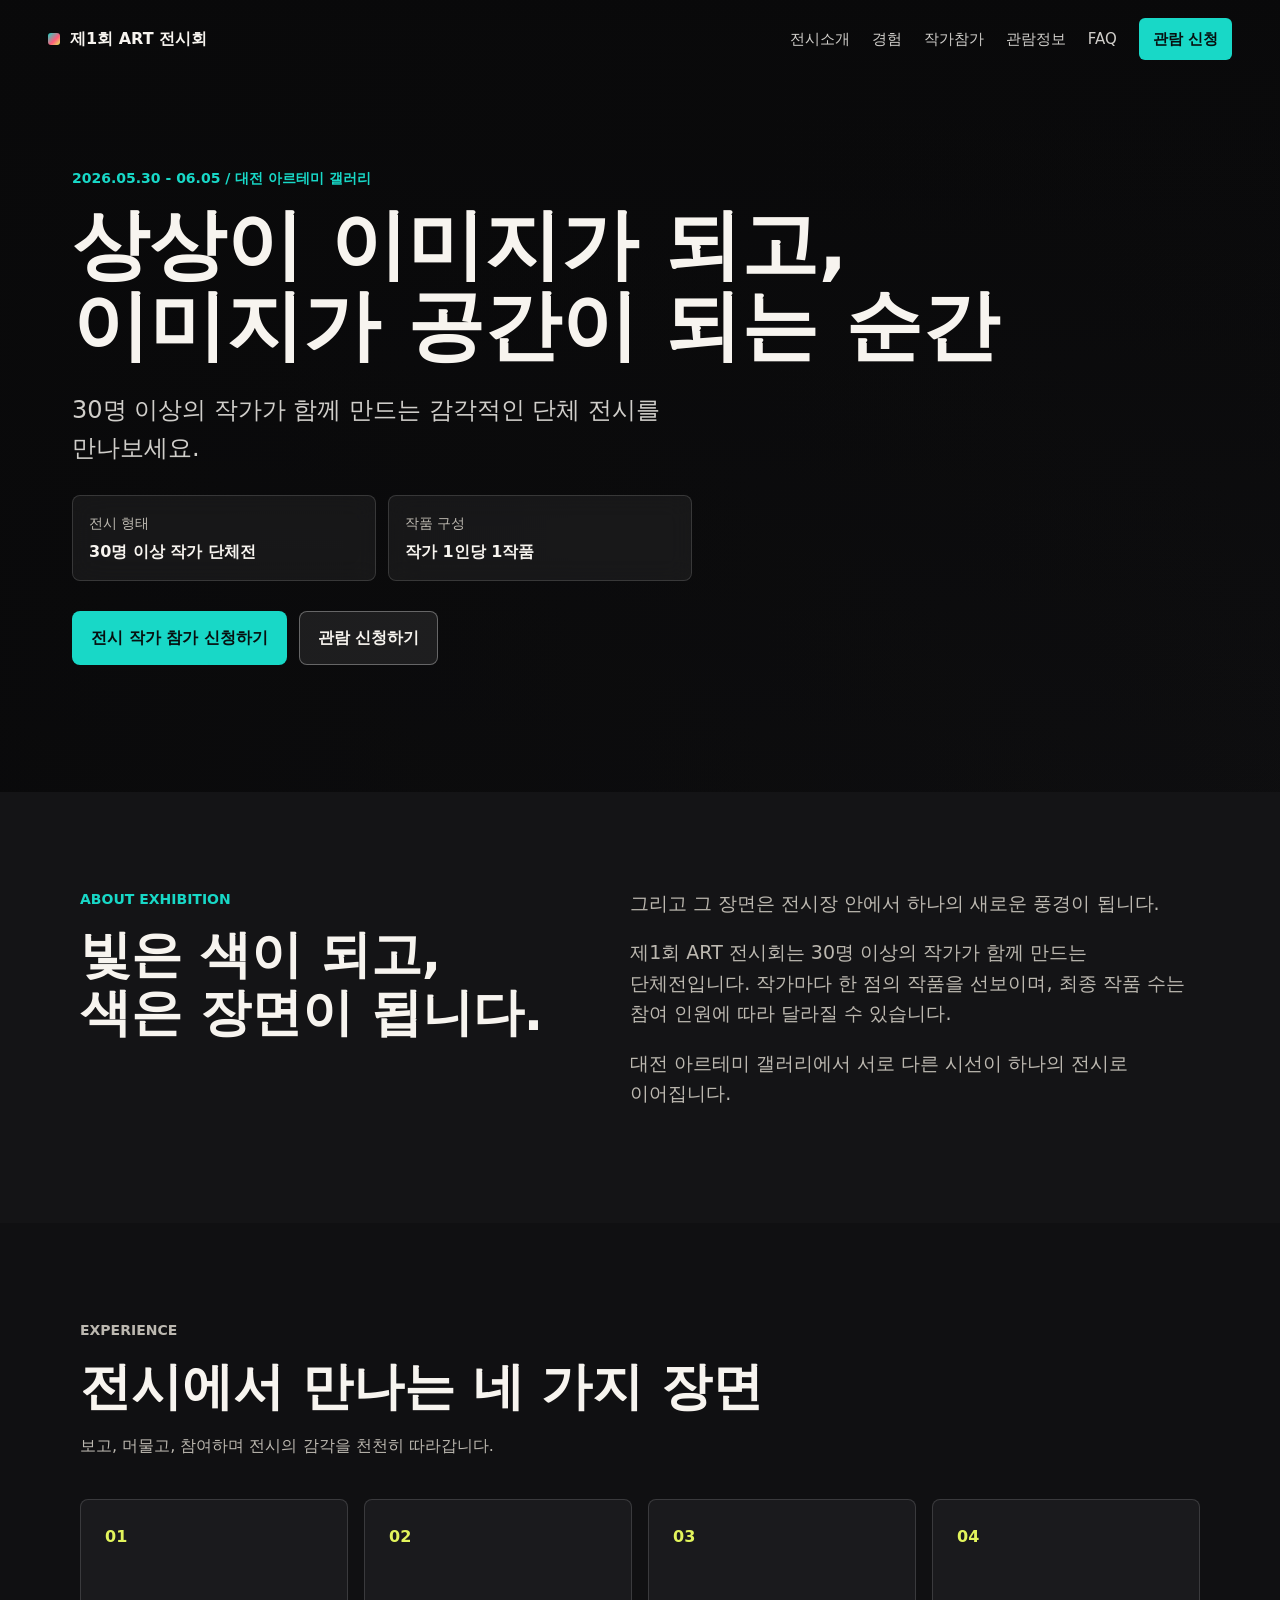
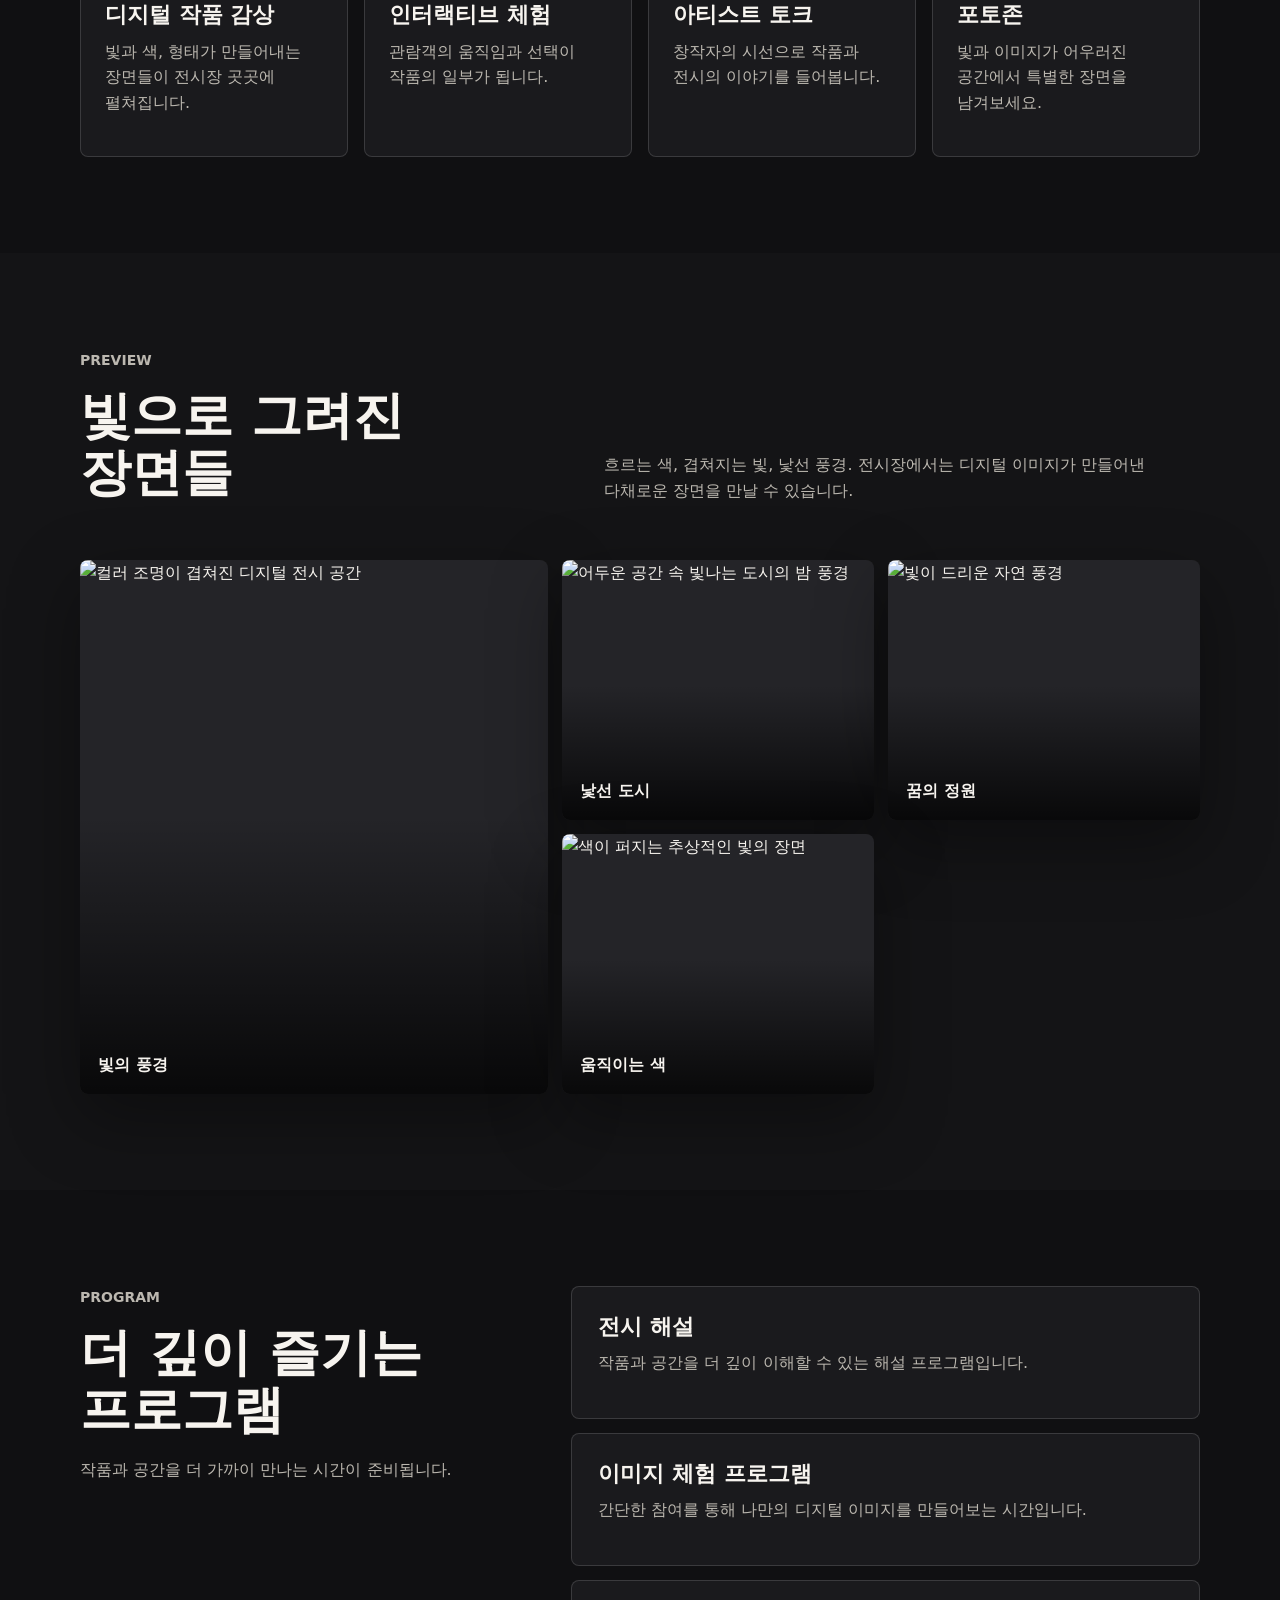
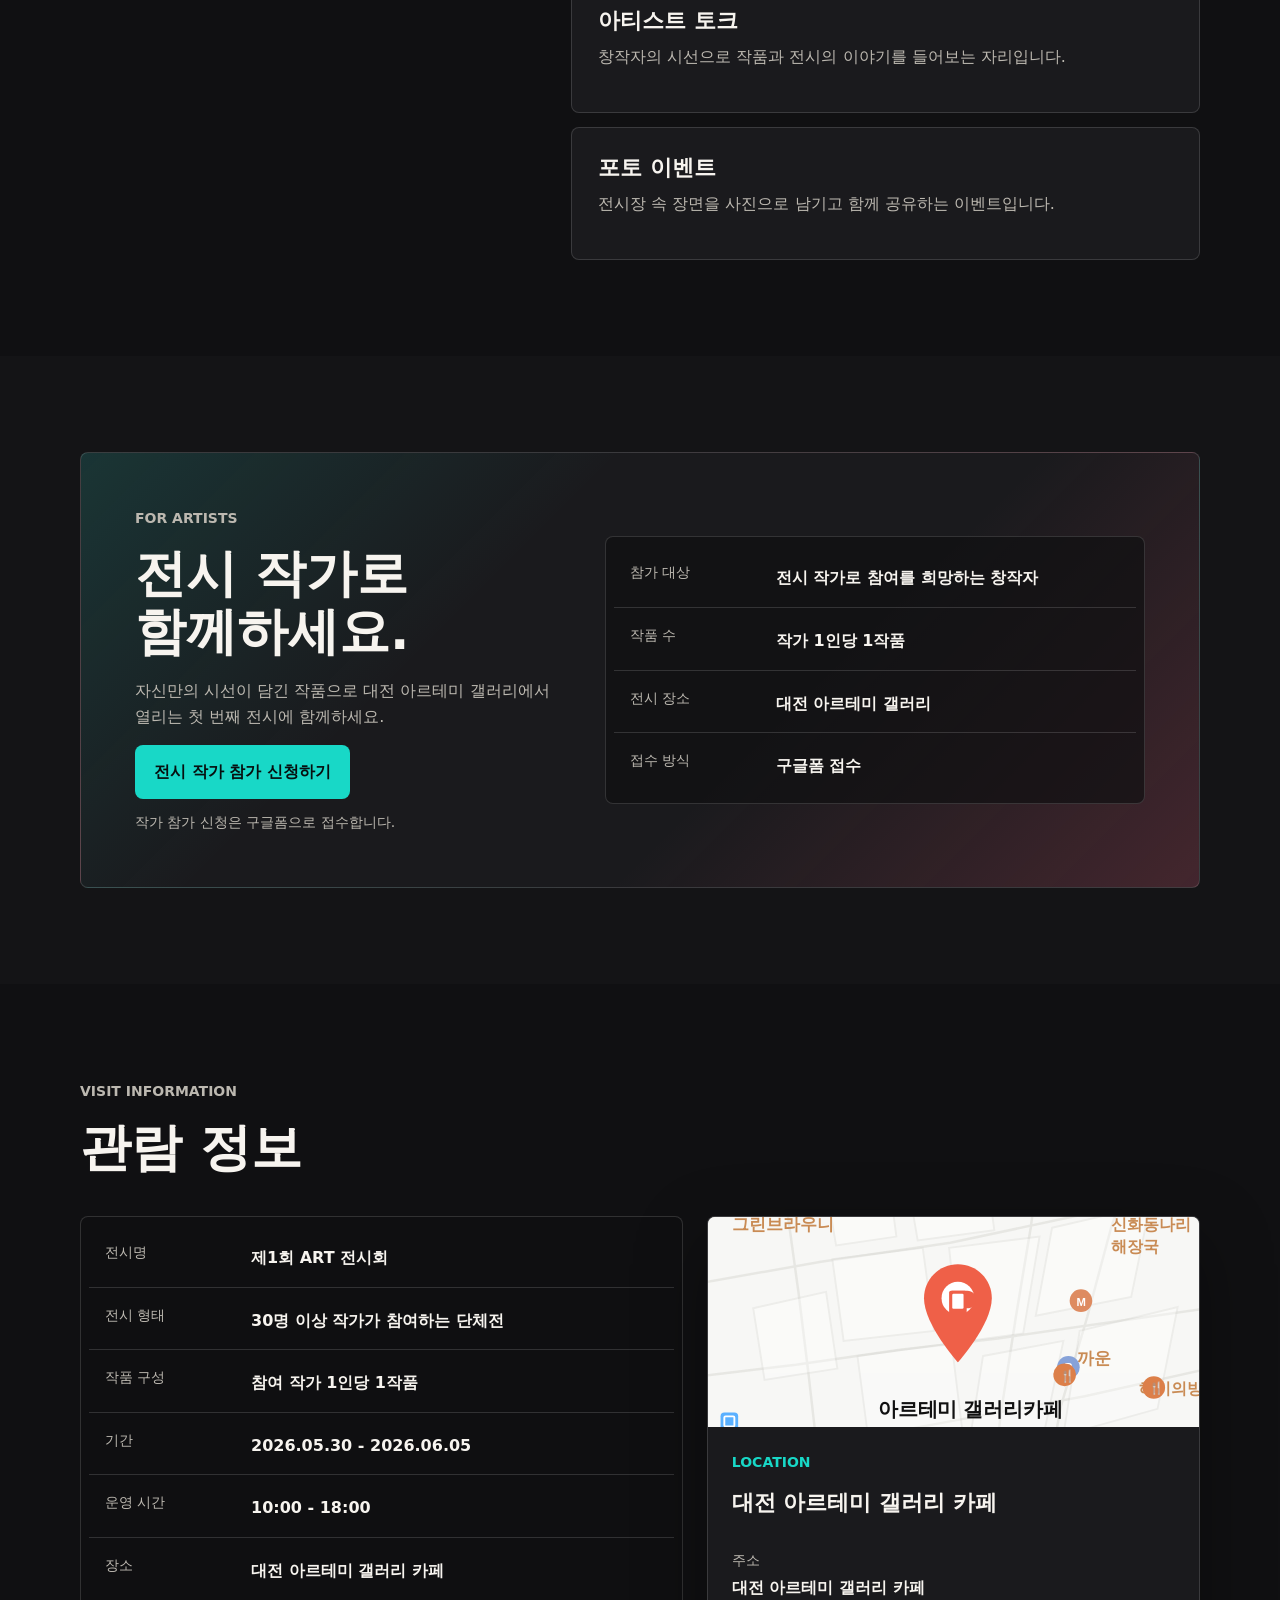
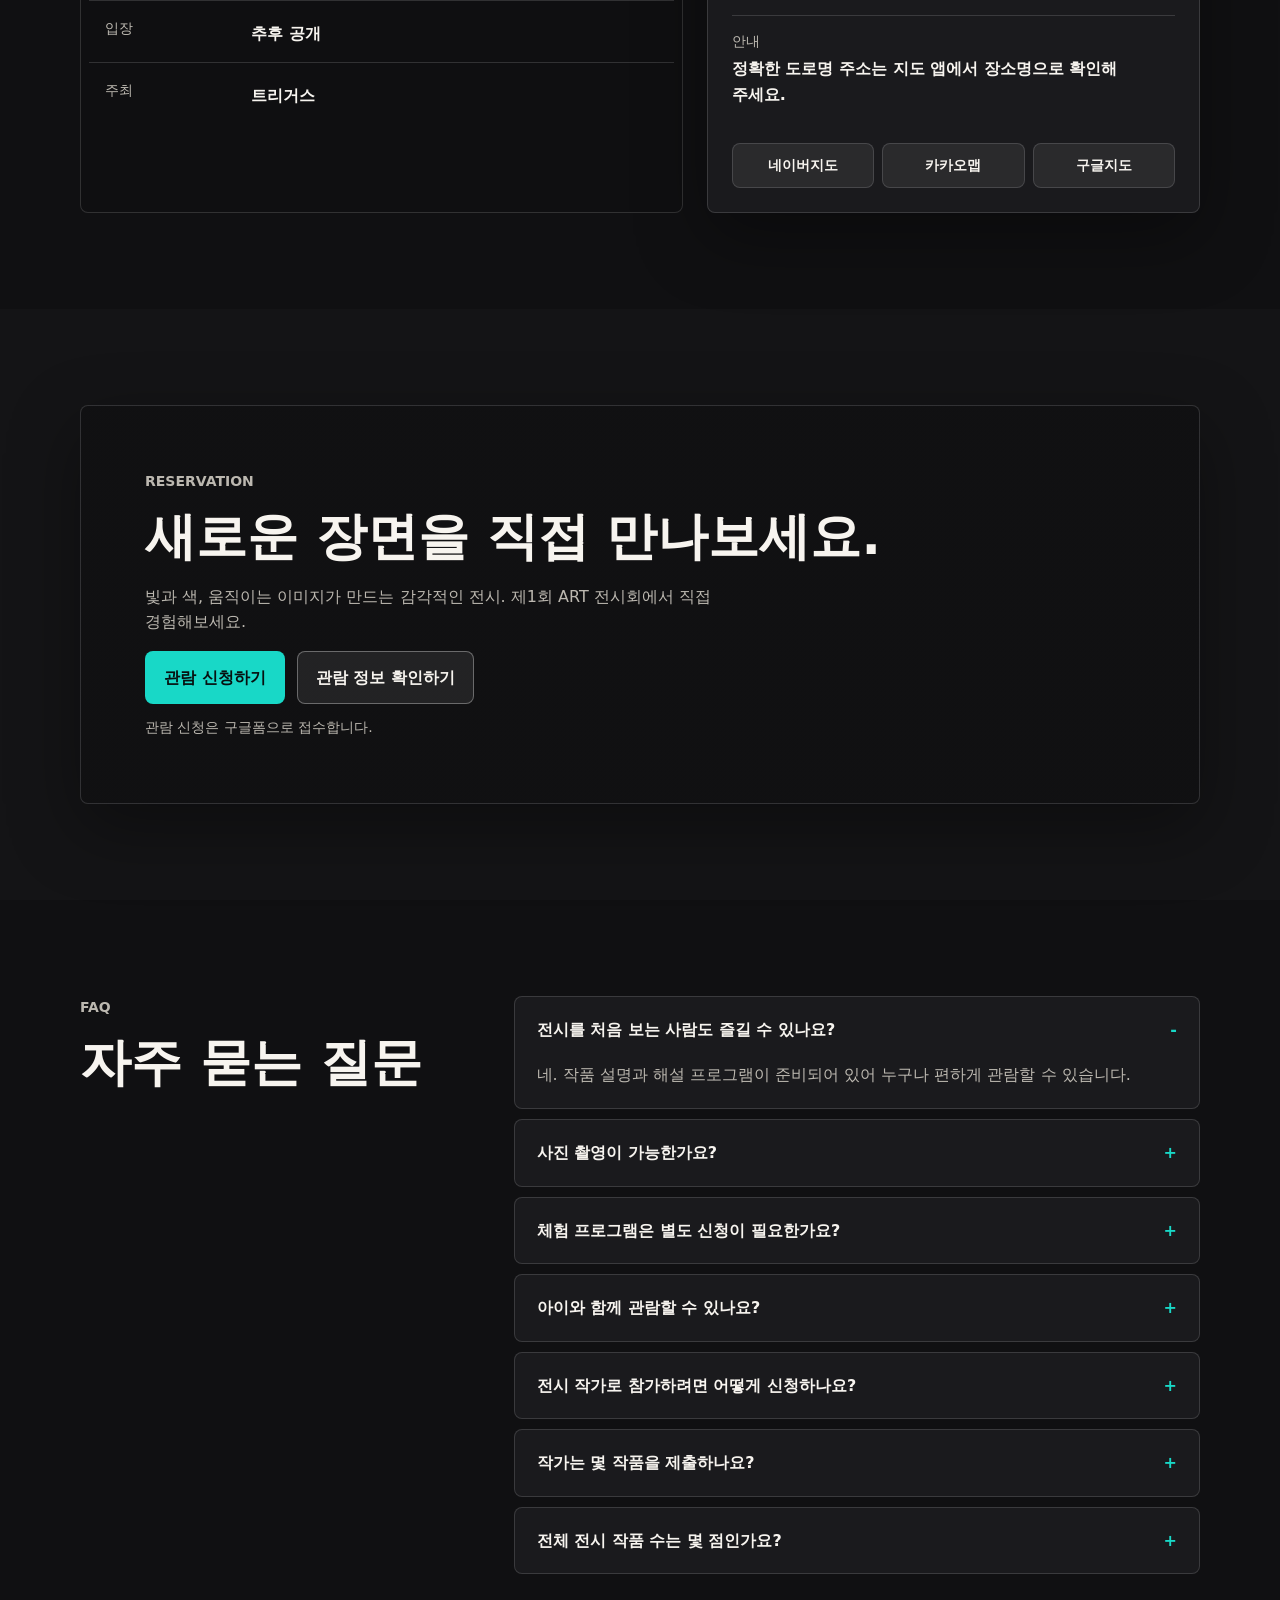
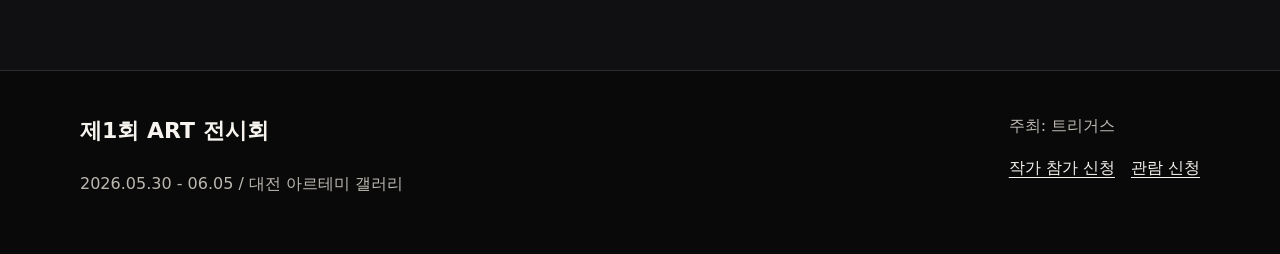
==== commit bf31686d: "Add visitor application form link" ====
--- a/index.html
+++ b/index.html
@@ -265,10 +265,10 @@
         <h2 id="visitor-title">새로운 장면을 직접 만나보세요.</h2>
         <p>빛과 색, 움직이는 이미지가 만드는 감각적인 전시. 제1회 ART 전시회에서 직접 경험해보세요.</p>
         <div class="cta-actions">
-          <a href="#visitor-apply" class="button button-primary" aria-label="전시 관람 신청 구글폼 링크 준비 중">관람 신청하기</a>
+          <a href="https://forms.gle/MMrWEA1hB1neP5MM7" class="button button-primary" target="_blank" rel="noopener" aria-label="전시 관람 신청 구글폼 열기">관람 신청하기</a>
           <a href="#info" class="button button-secondary">관람 정보 확인하기</a>
         </div>
-        <p class="form-note">관람 신청은 별도 구글폼으로 접수합니다.</p>
+        <p class="form-note">관람 신청은 구글폼으로 접수합니다.</p>
       </div>
     </section>
 
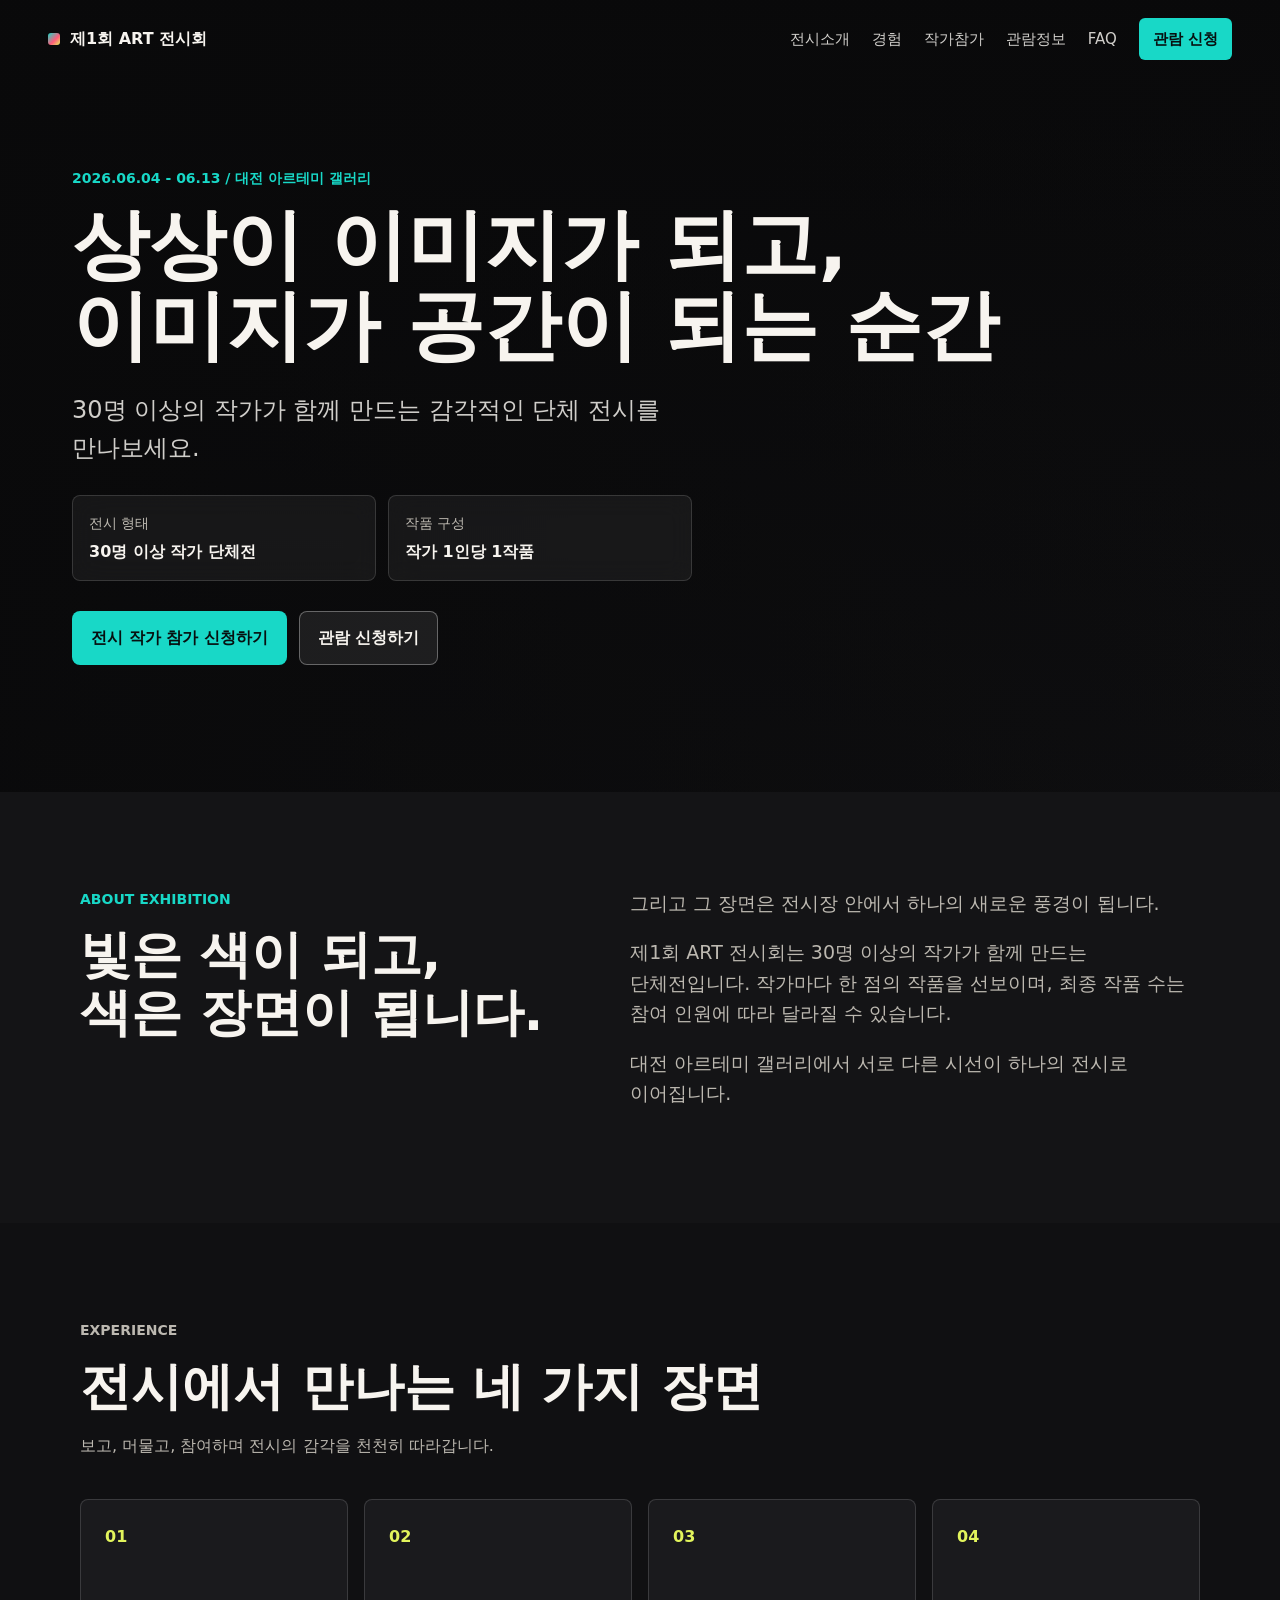
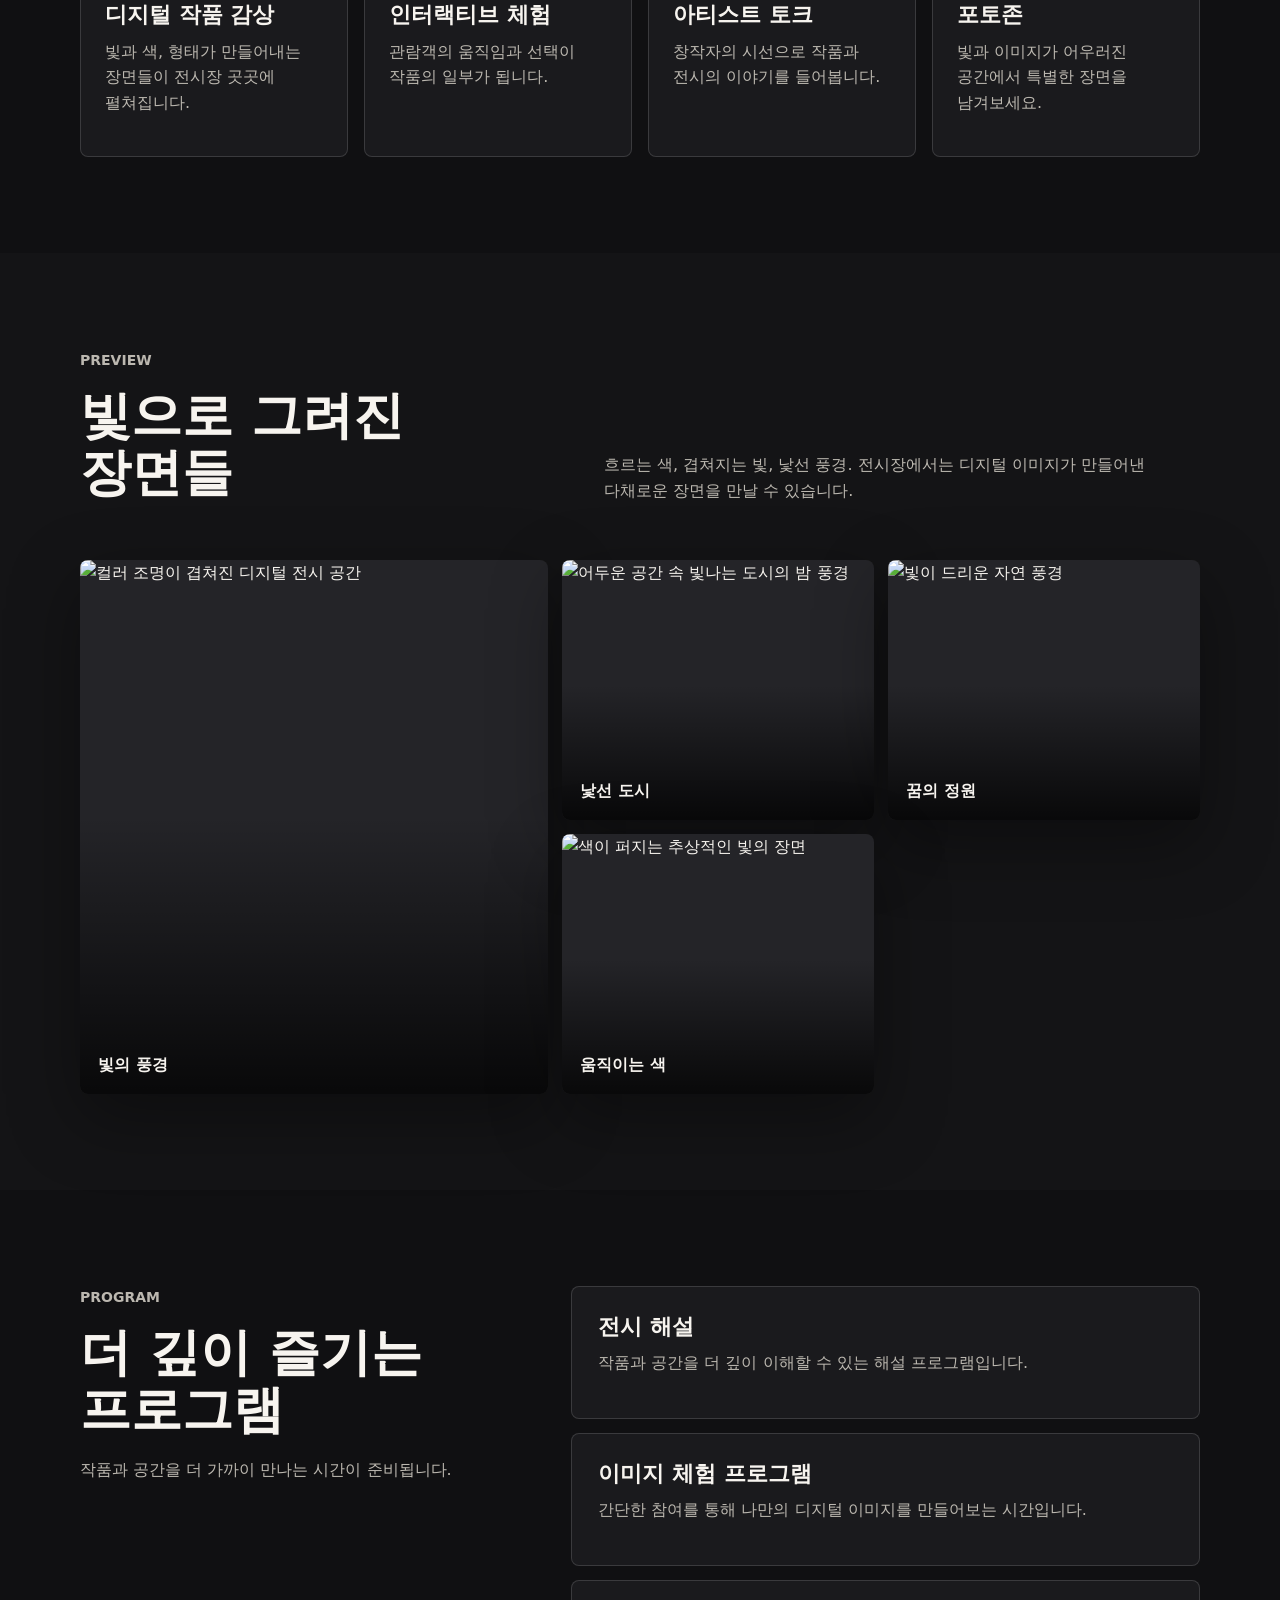
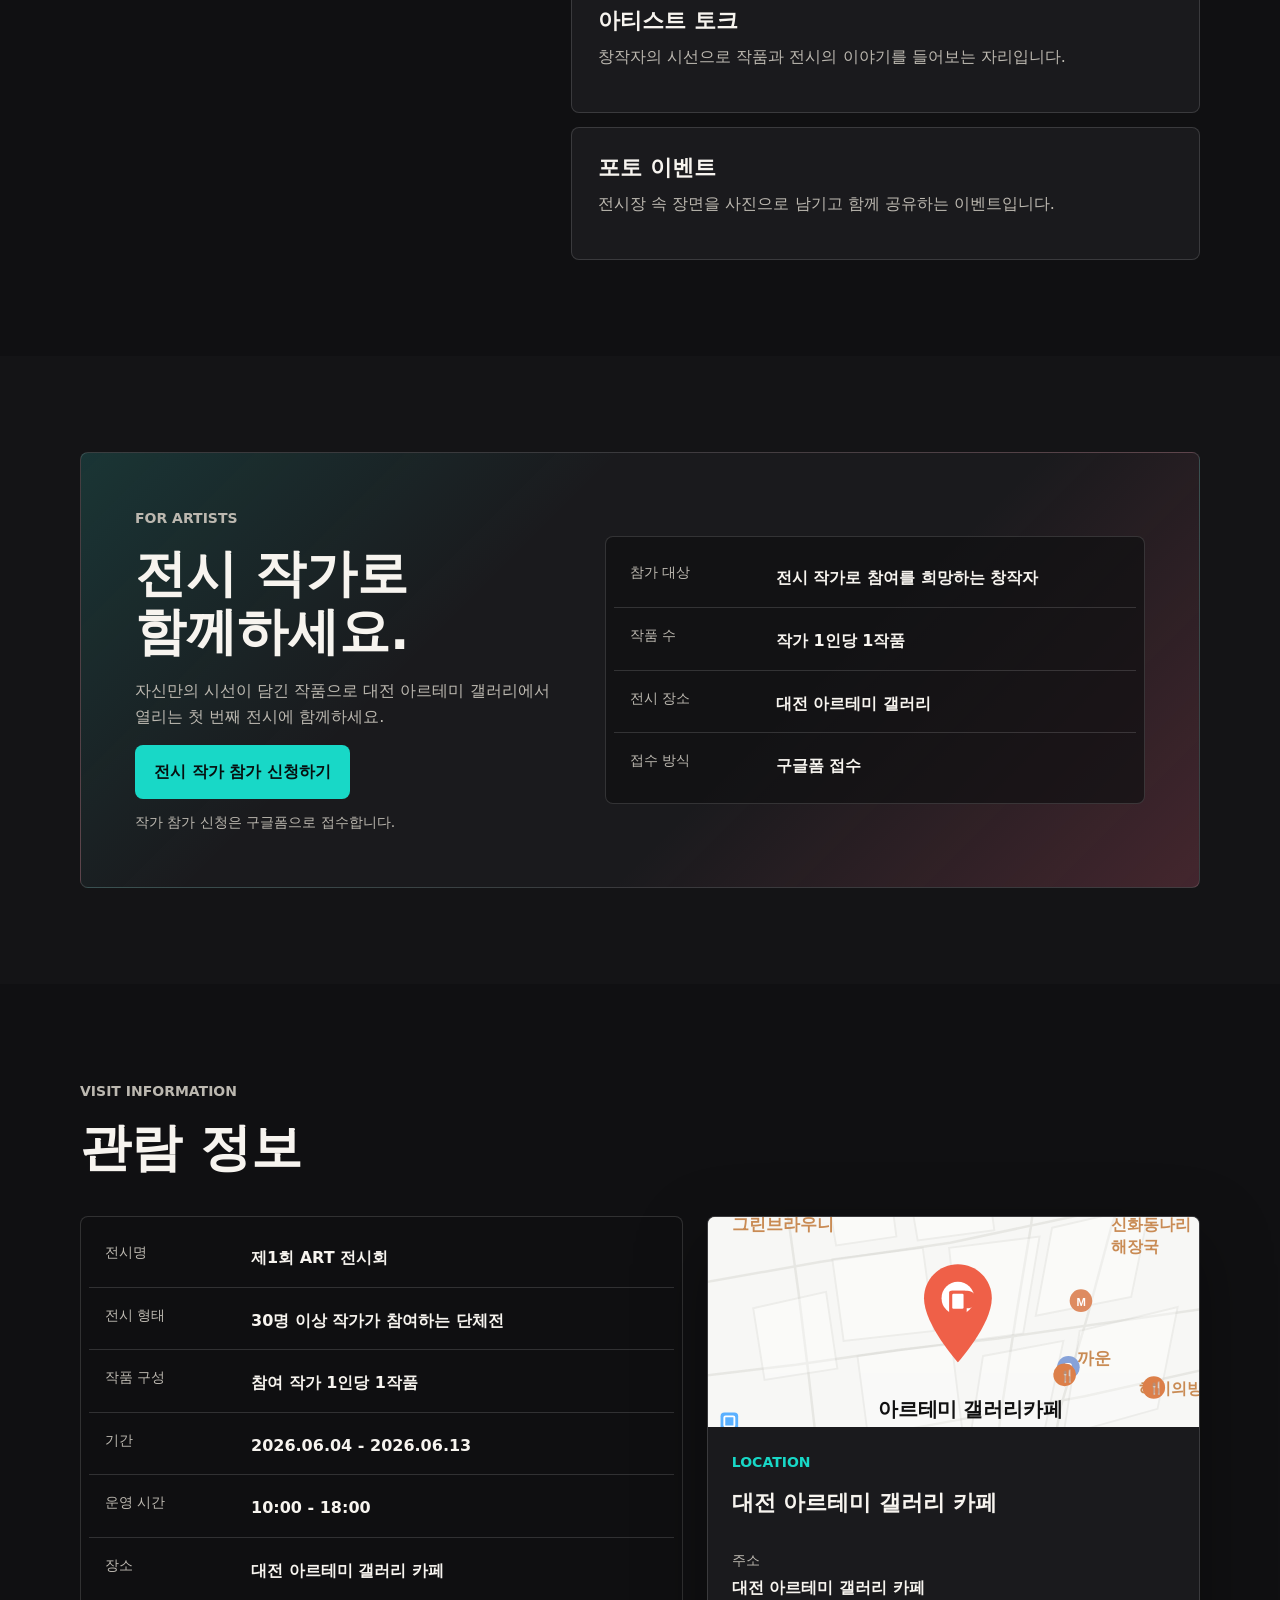
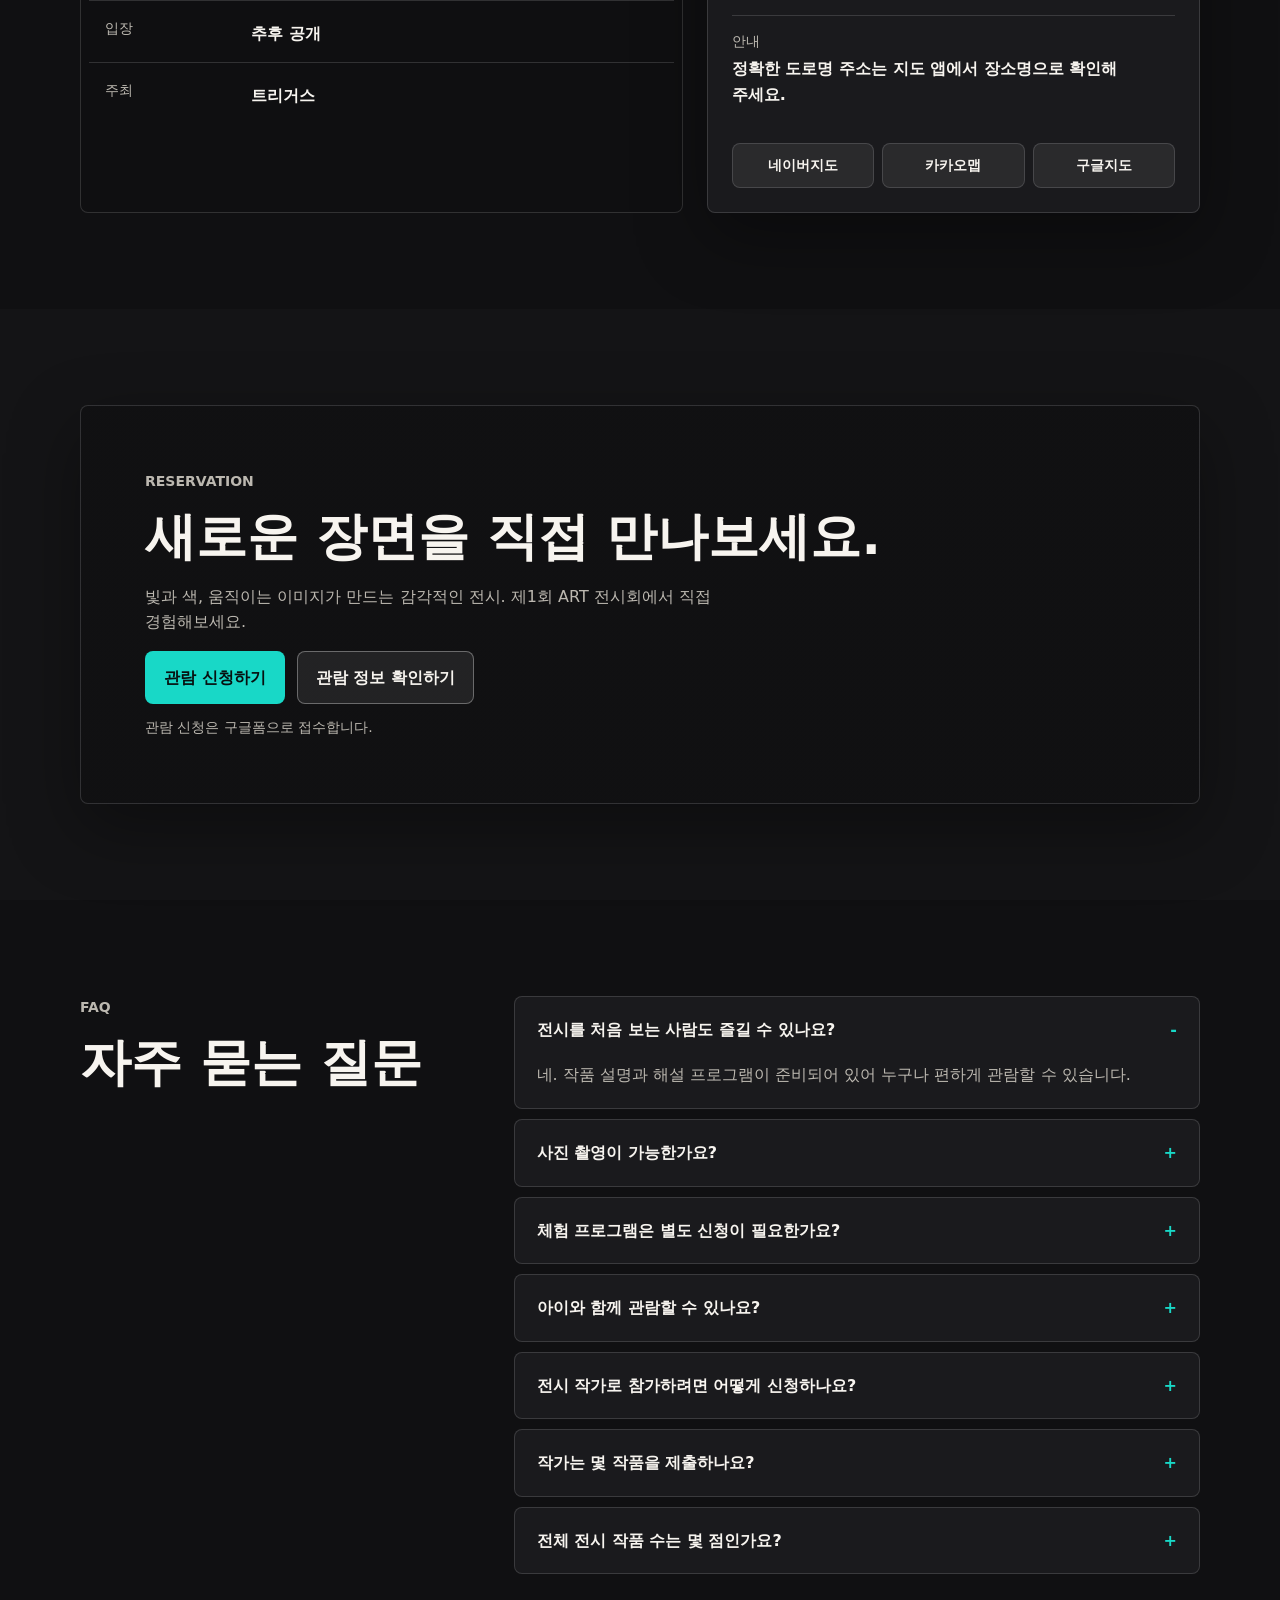
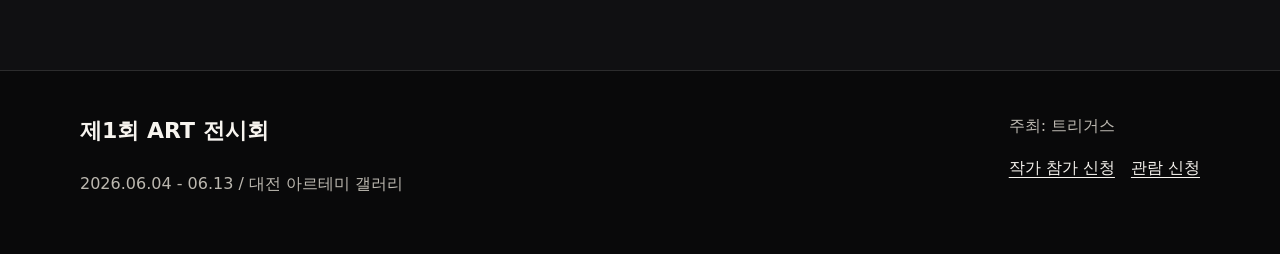
==== commit ab4ada7e: "Update exhibition schedule" ====
--- a/index.html
+++ b/index.html
@@ -4,9 +4,9 @@
   <meta charset="utf-8">
   <meta name="viewport" content="width=device-width, initial-scale=1">
   <title>제1회 ART 전시회</title>
-  <meta name="description" content="2026년 5월 30일부터 6월 5일까지 대전 아르테미 갤러리에서 열리는 제1회 ART 전시회입니다. 30명 이상의 작가가 함께하는 감각적인 단체 전시를 만나보세요.">
+  <meta name="description" content="2026년 6월 4일부터 6월 13일까지 대전 아르테미 갤러리에서 열리는 제1회 ART 전시회입니다. 30명 이상의 작가가 함께하는 감각적인 단체 전시를 만나보세요.">
   <meta property="og:title" content="제1회 ART 전시회">
-  <meta property="og:description" content="30명 이상의 작가가 함께 만드는 감각적인 단체 전시. 2026.05.30 - 06.05, 대전 아르테미 갤러리.">
+  <meta property="og:description" content="30명 이상의 작가가 함께 만드는 감각적인 단체 전시. 2026.06.04 - 06.13, 대전 아르테미 갤러리.">
   <meta property="og:type" content="website">
   <meta property="og:image" content="https://images.unsplash.com/photo-1550745165-9bc0b252726f?auto=format&fit=crop&w=1600&q=80">
   <link rel="stylesheet" href="./css/style.css">
@@ -36,7 +36,7 @@
     <section id="hero" class="hero" aria-labelledby="hero-title">
       <div class="hero-media" aria-hidden="true"></div>
       <div class="hero-content">
-        <p class="eyebrow">2026.05.30 - 06.05 / 대전 아르테미 갤러리</p>
+        <p class="eyebrow">2026.06.04 - 06.13 / 대전 아르테미 갤러리</p>
         <h1 id="hero-title"><span>상상이 이미지가 되고,</span><span>이미지가 공간이 되는 순간</span></h1>
         <p class="hero-copy">30명 이상의 작가가 함께 만드는 감각적인 단체 전시를 만나보세요.</p>
         <dl class="hero-meta" aria-label="전시 주요 정보">
@@ -212,7 +212,7 @@
             </div>
             <div>
               <dt>기간</dt>
-              <dd>2026.05.30 - 2026.06.05</dd>
+              <dd>2026.06.04 - 2026.06.13</dd>
             </div>
             <div>
               <dt>운영 시간</dt>
@@ -330,7 +330,7 @@
     <div class="footer-inner">
       <div>
         <p class="footer-brand">제1회 ART 전시회</p>
-        <p>2026.05.30 - 06.05 / 대전 아르테미 갤러리</p>
+        <p>2026.06.04 - 06.13 / 대전 아르테미 갤러리</p>
       </div>
       <div>
         <p>주최: 트리거스</p>
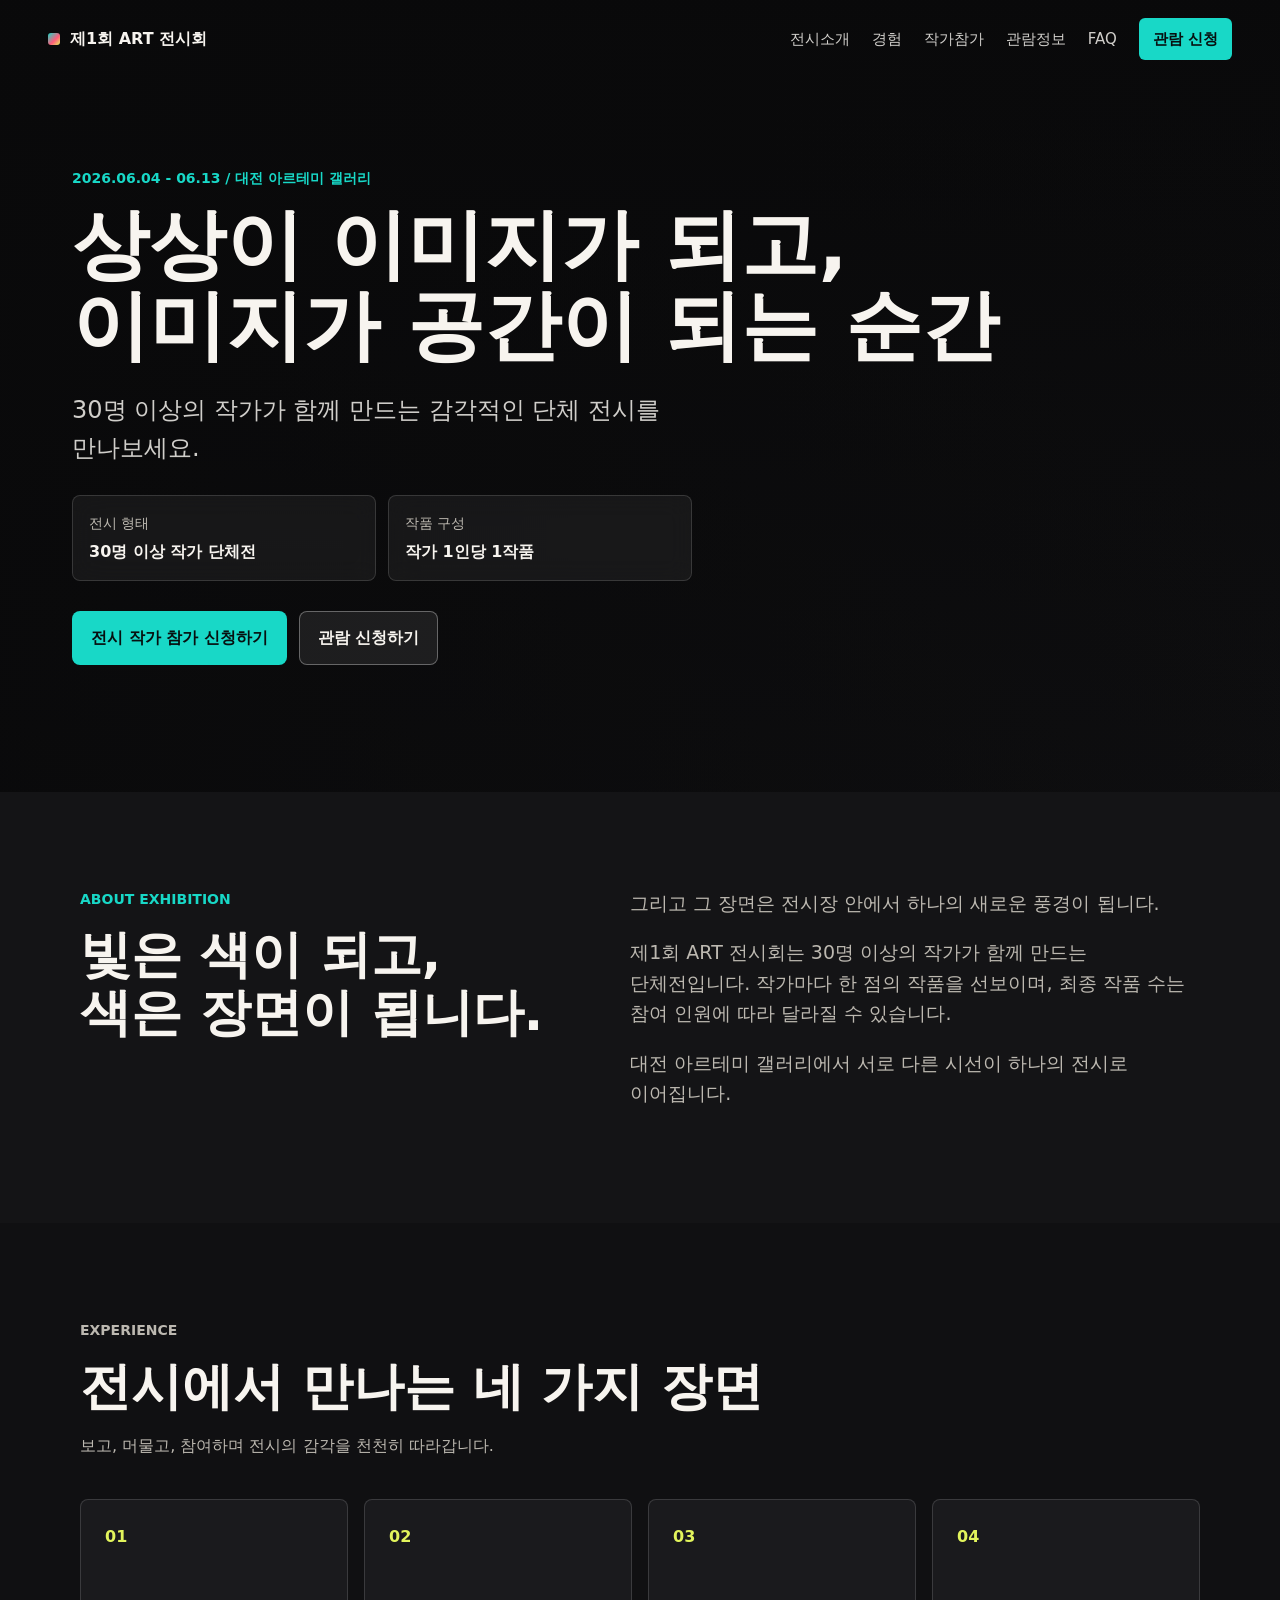
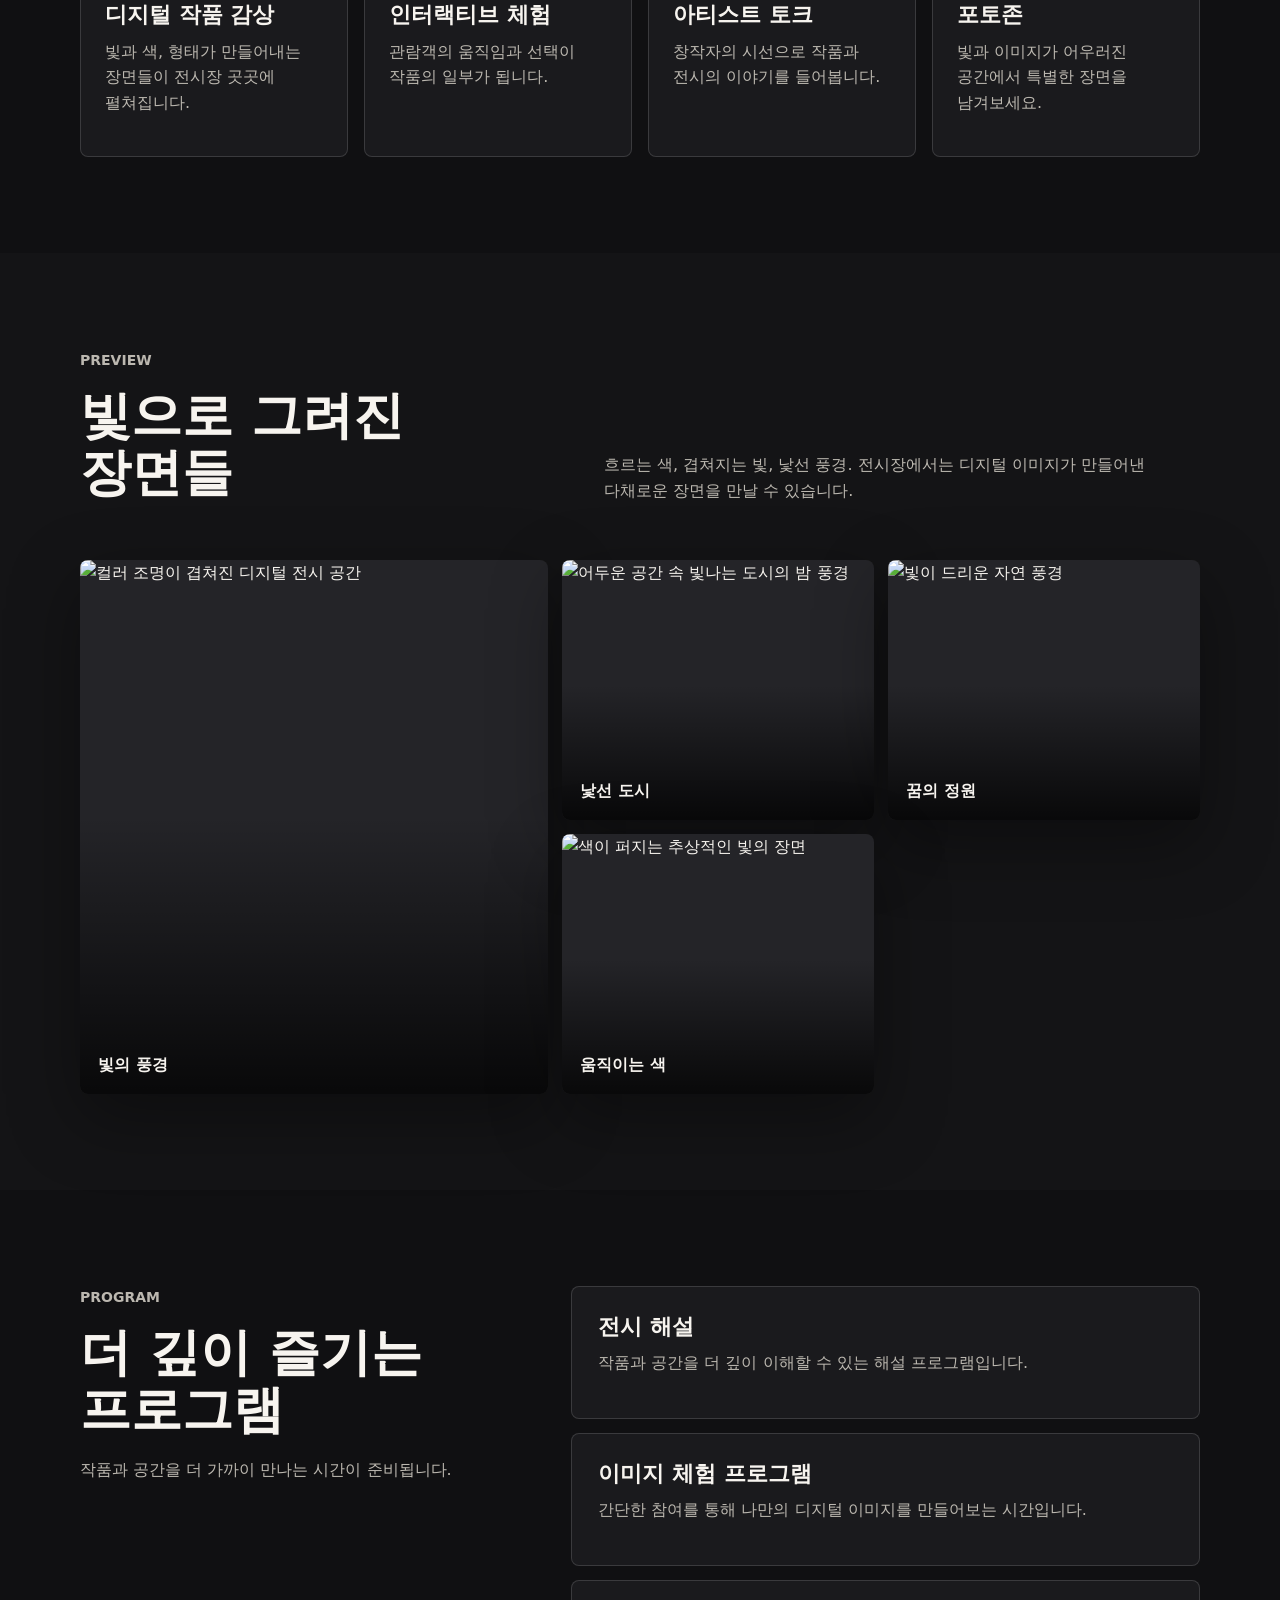
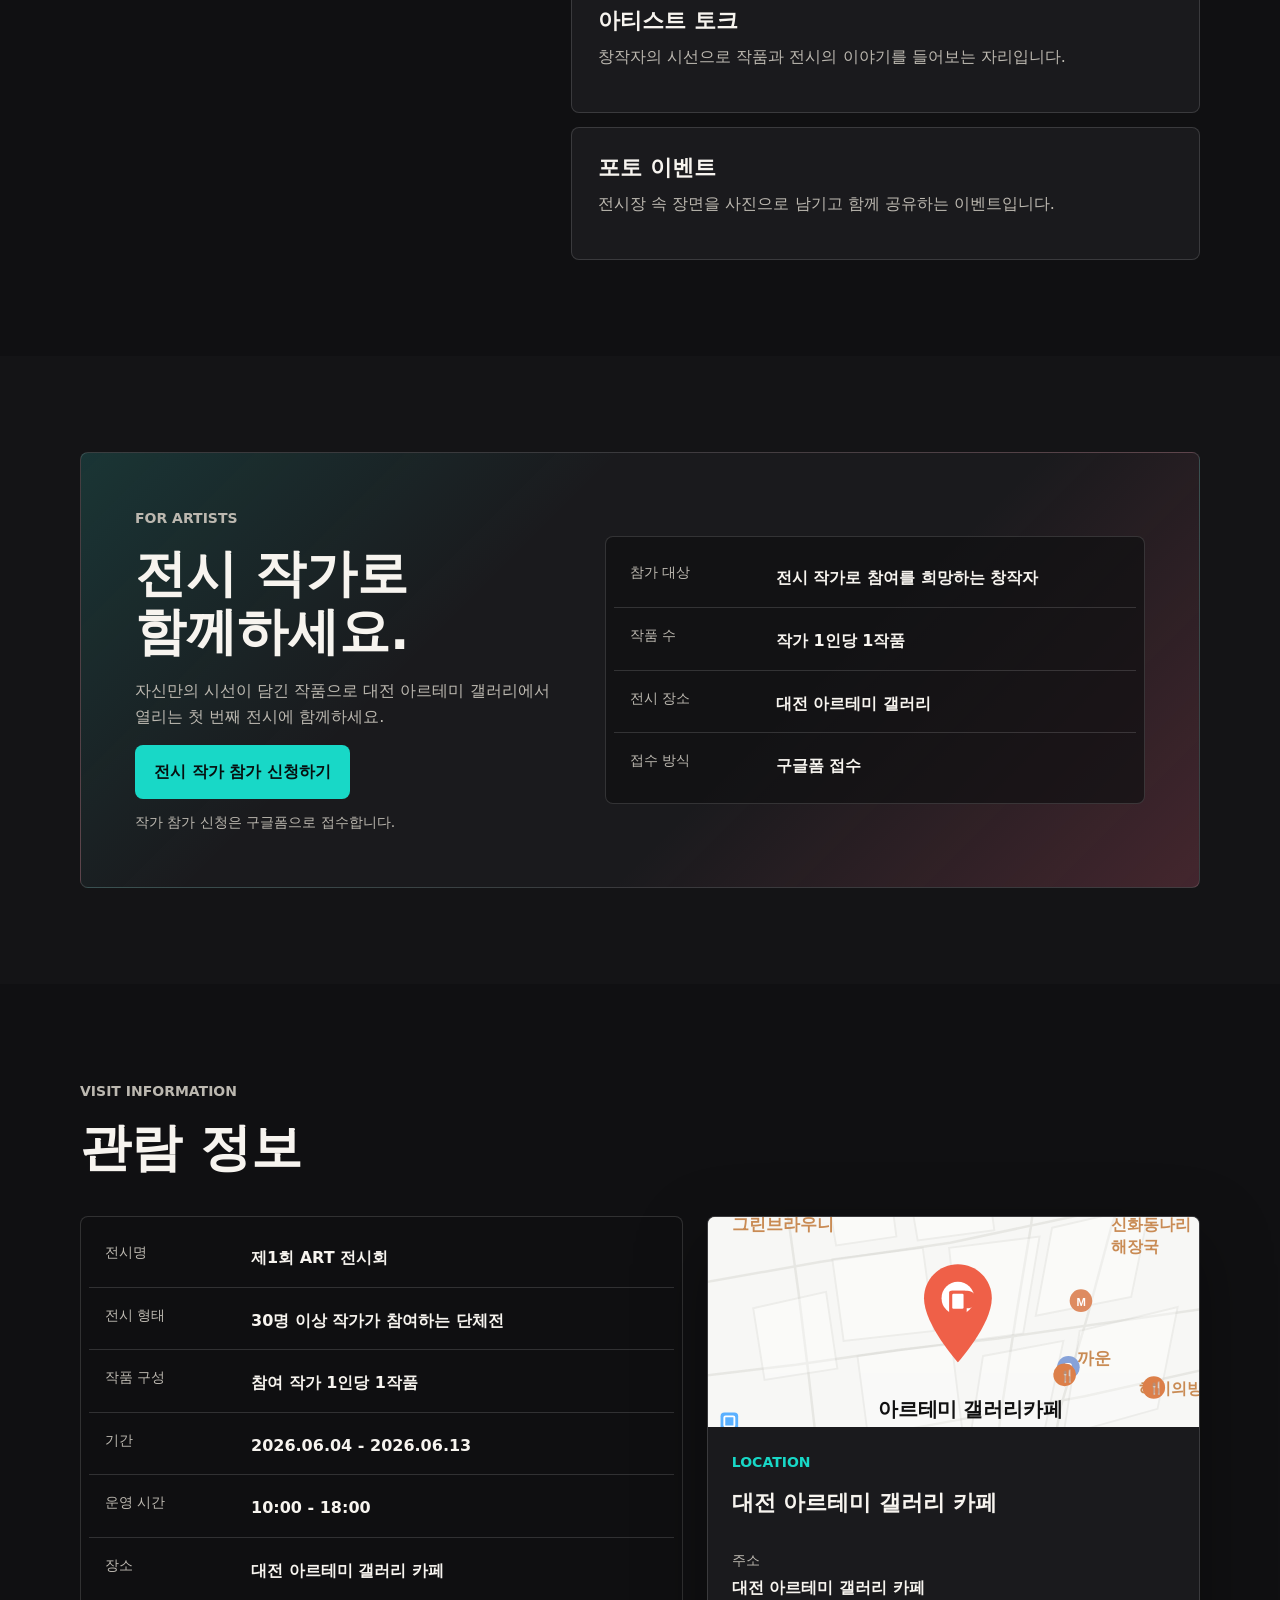
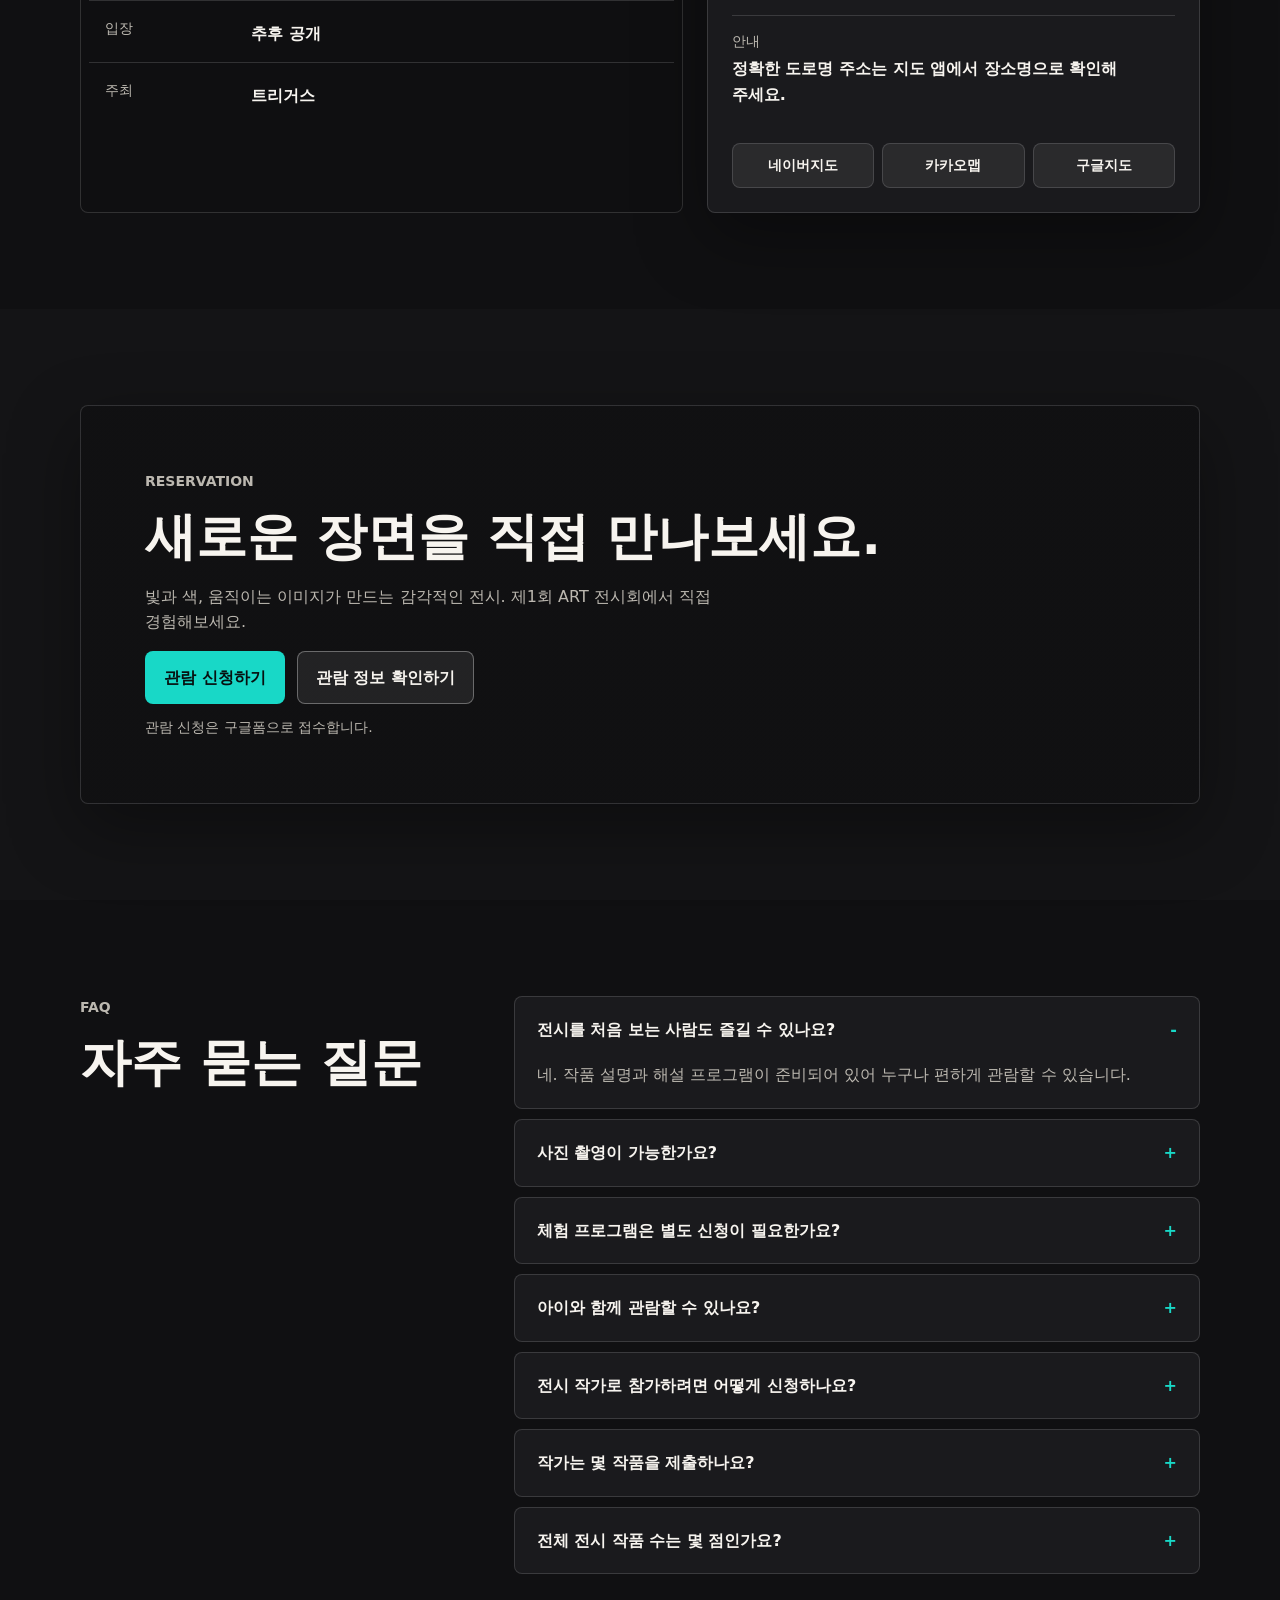
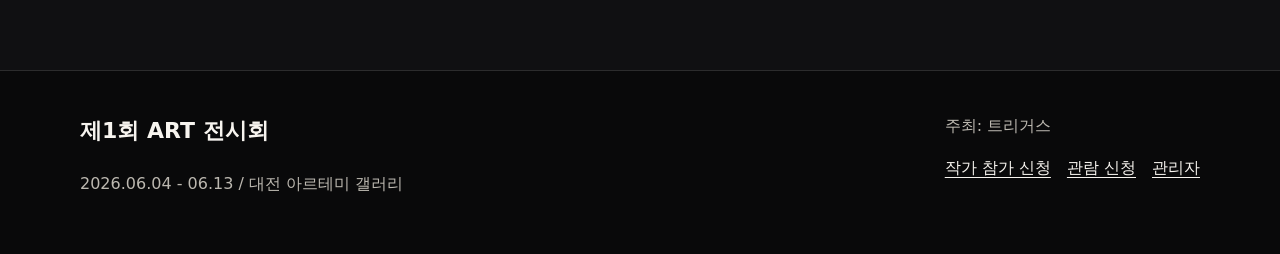
==== commit fa24ed7e: "Add admin dashboard and visitor tracking" ====
--- a/index.html
+++ b/index.html
@@ -11,7 +11,7 @@
   <meta property="og:image" content="https://images.unsplash.com/photo-1550745165-9bc0b252726f?auto=format&fit=crop&w=1600&q=80">
   <link rel="stylesheet" href="./css/style.css">
 </head>
-<body>
+<body data-analytics="public">
   <a class="skip-link" href="#main">본문으로 이동</a>
 
   <header class="site-header" data-header>
@@ -337,6 +337,7 @@
         <p class="footer-links">
           <a href="#artist-apply">작가 참가 신청</a>
           <a href="#visitor-apply">관람 신청</a>
+          <a href="./admin.html">관리자</a>
         </p>
       </div>
     </div>
